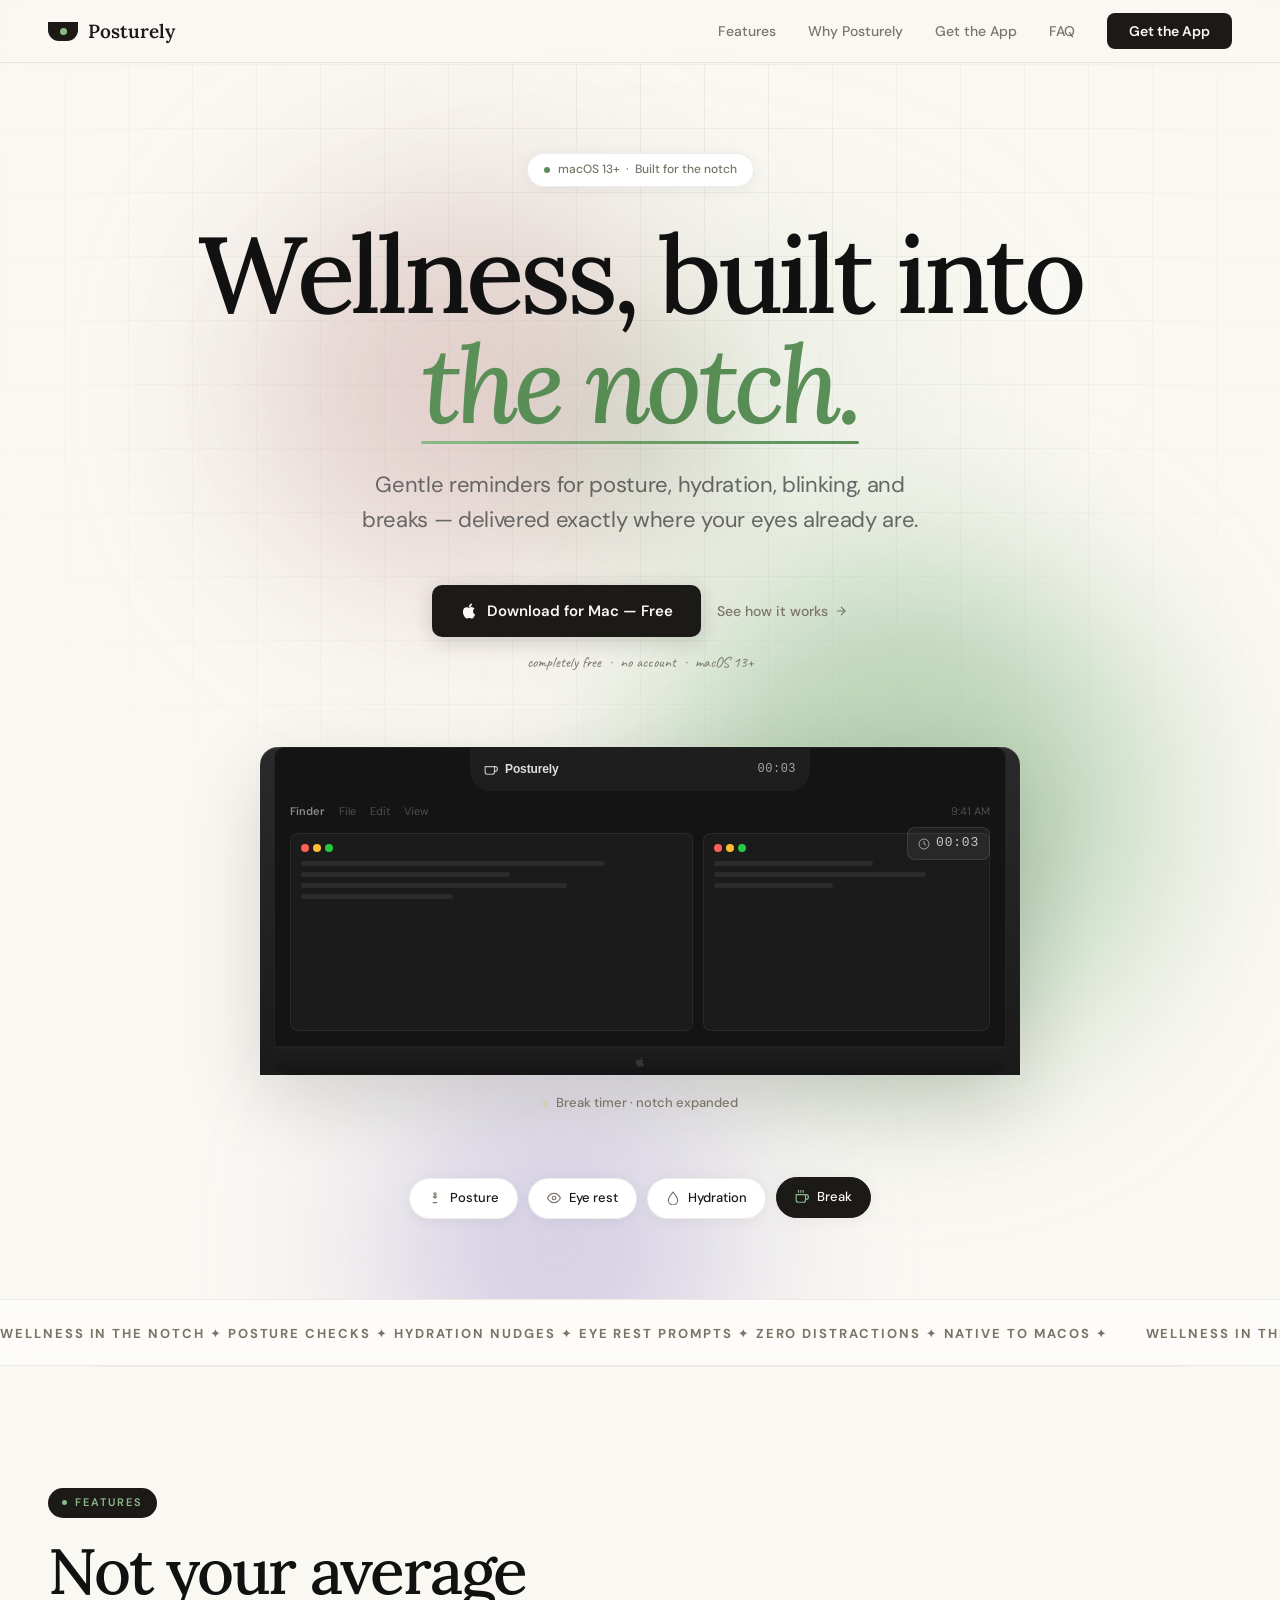
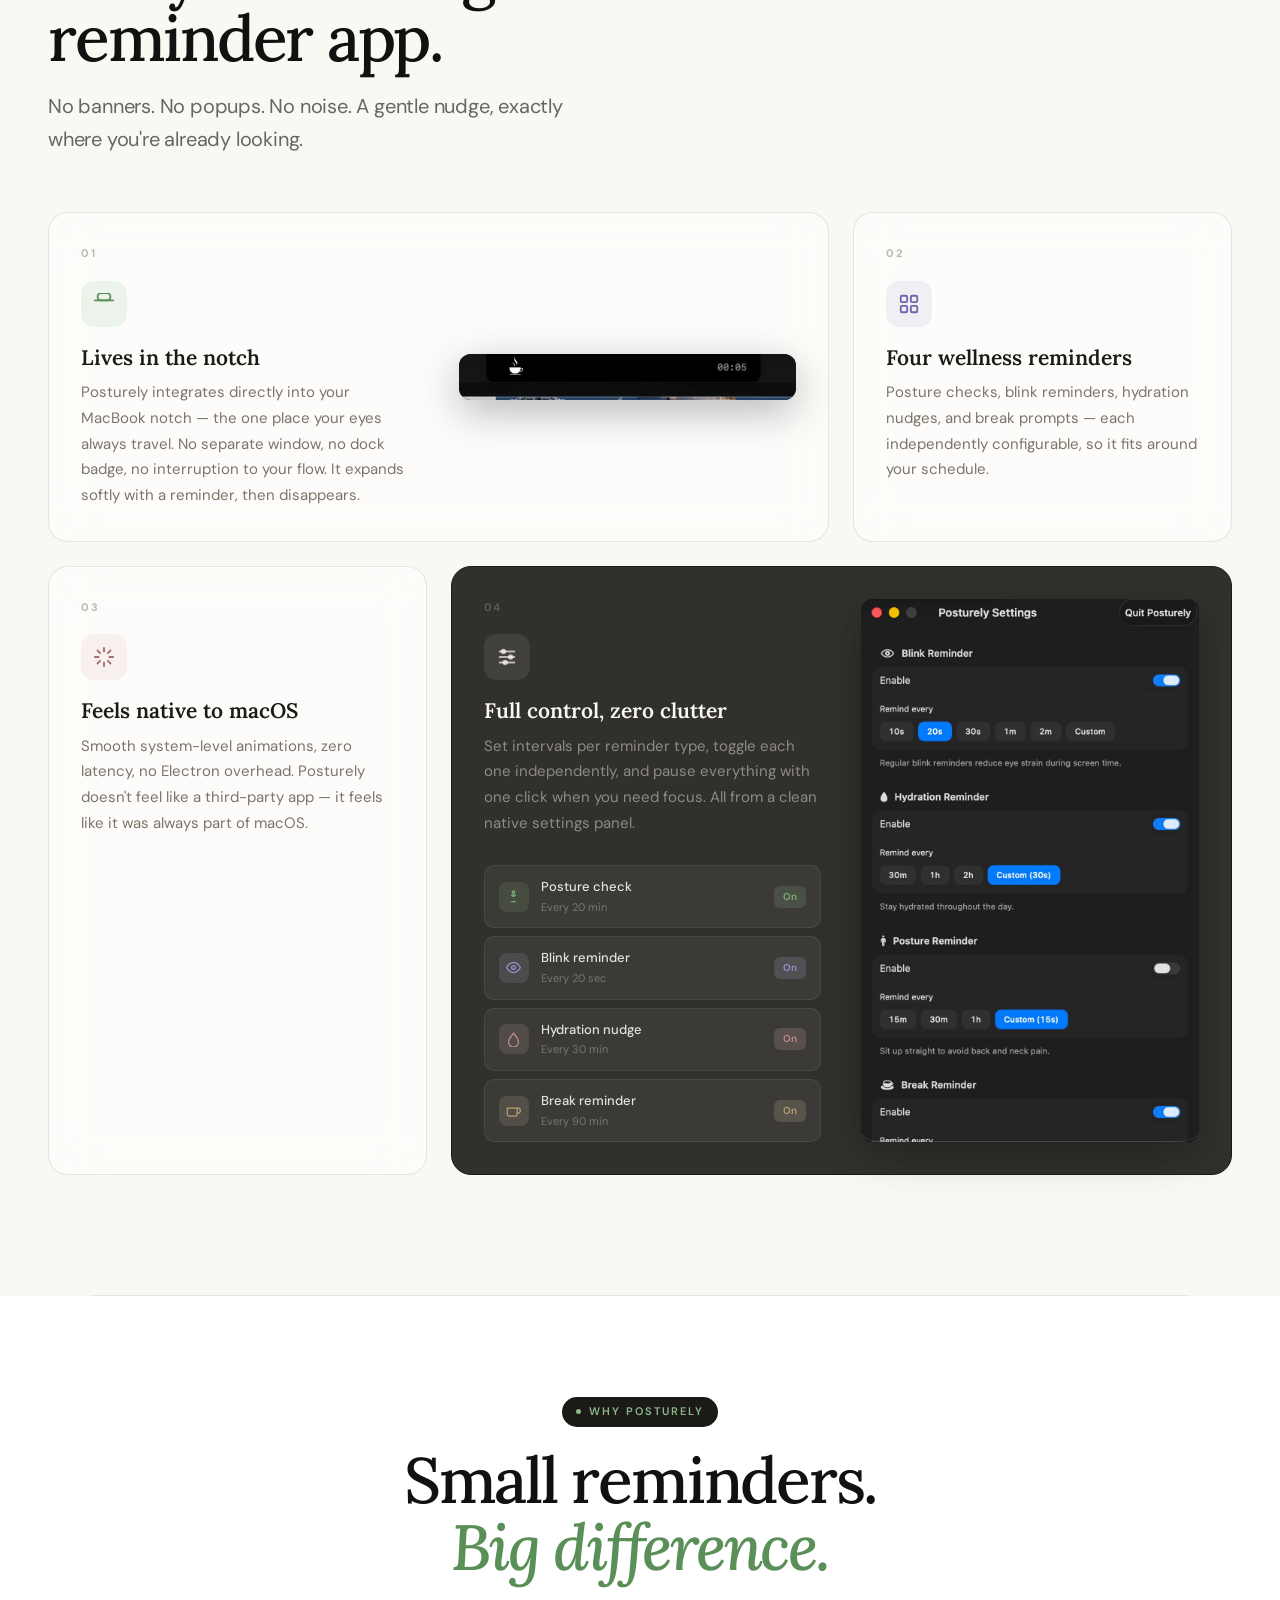
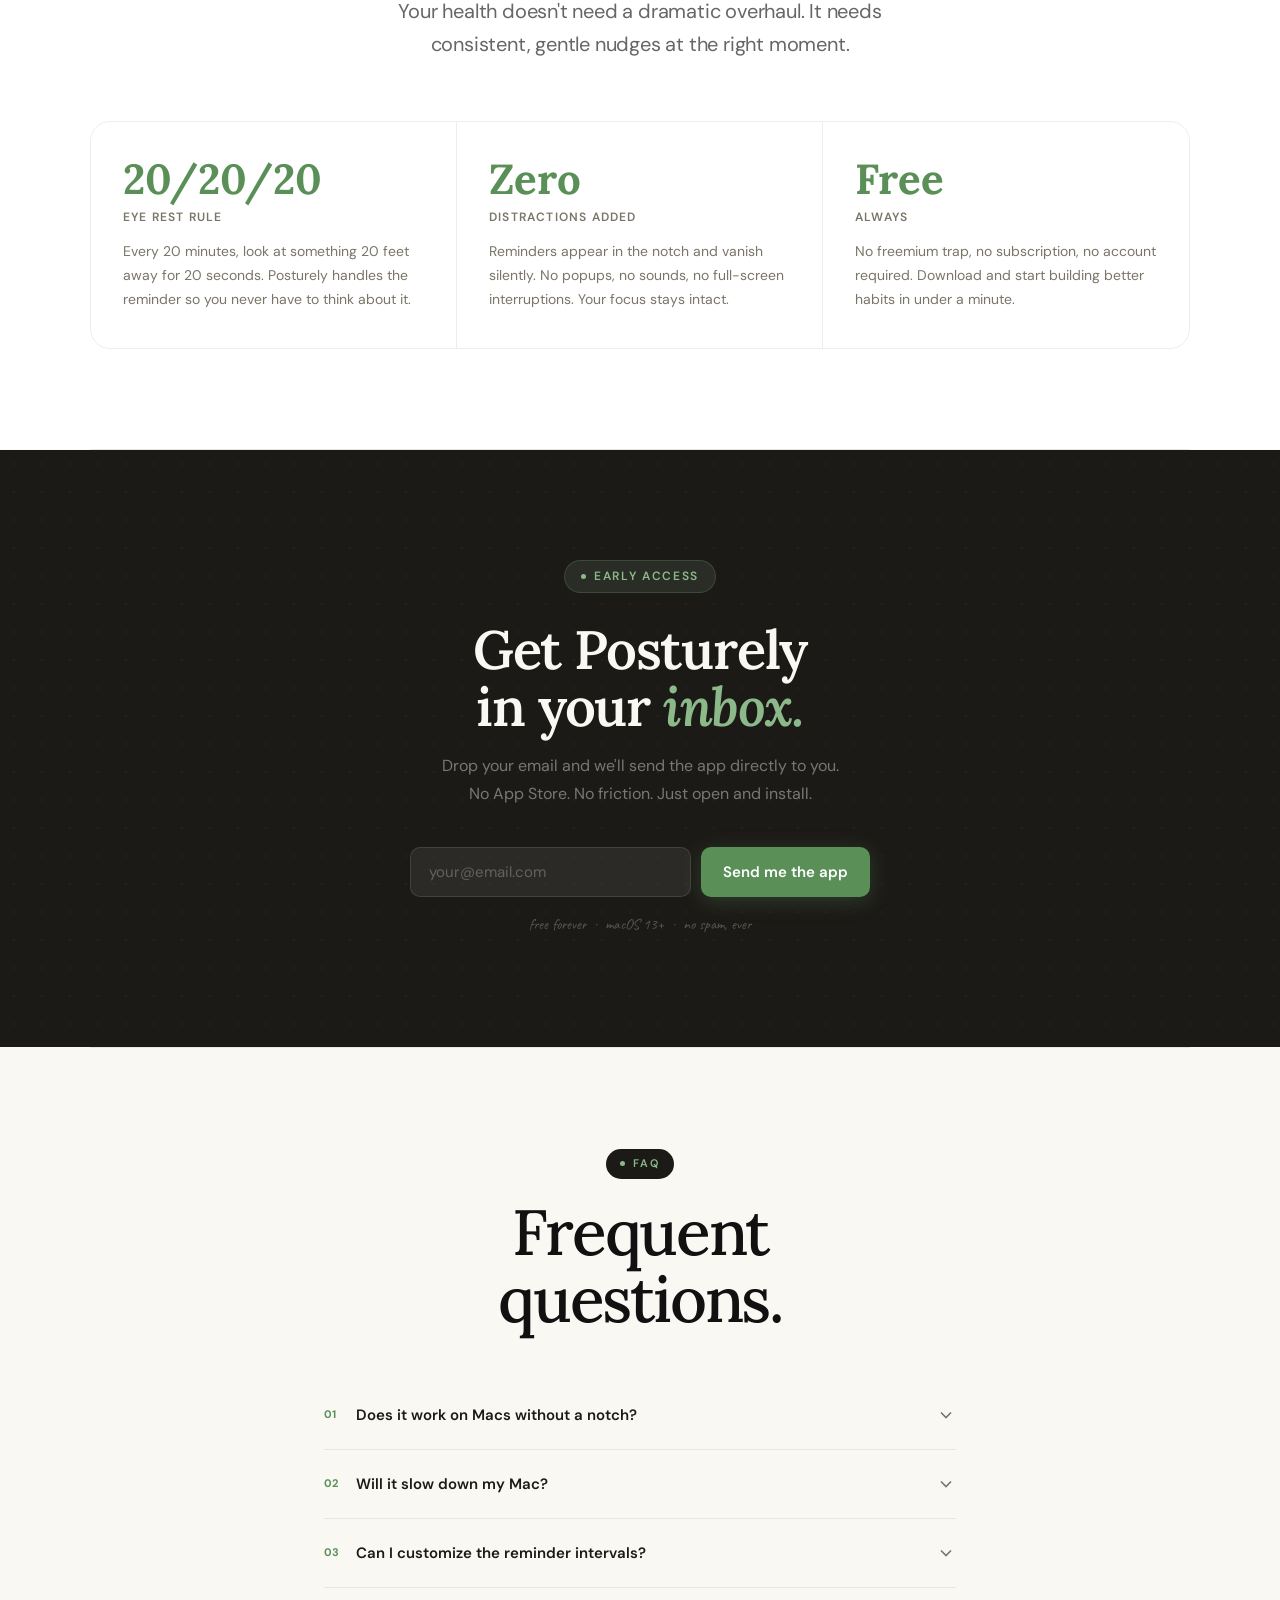
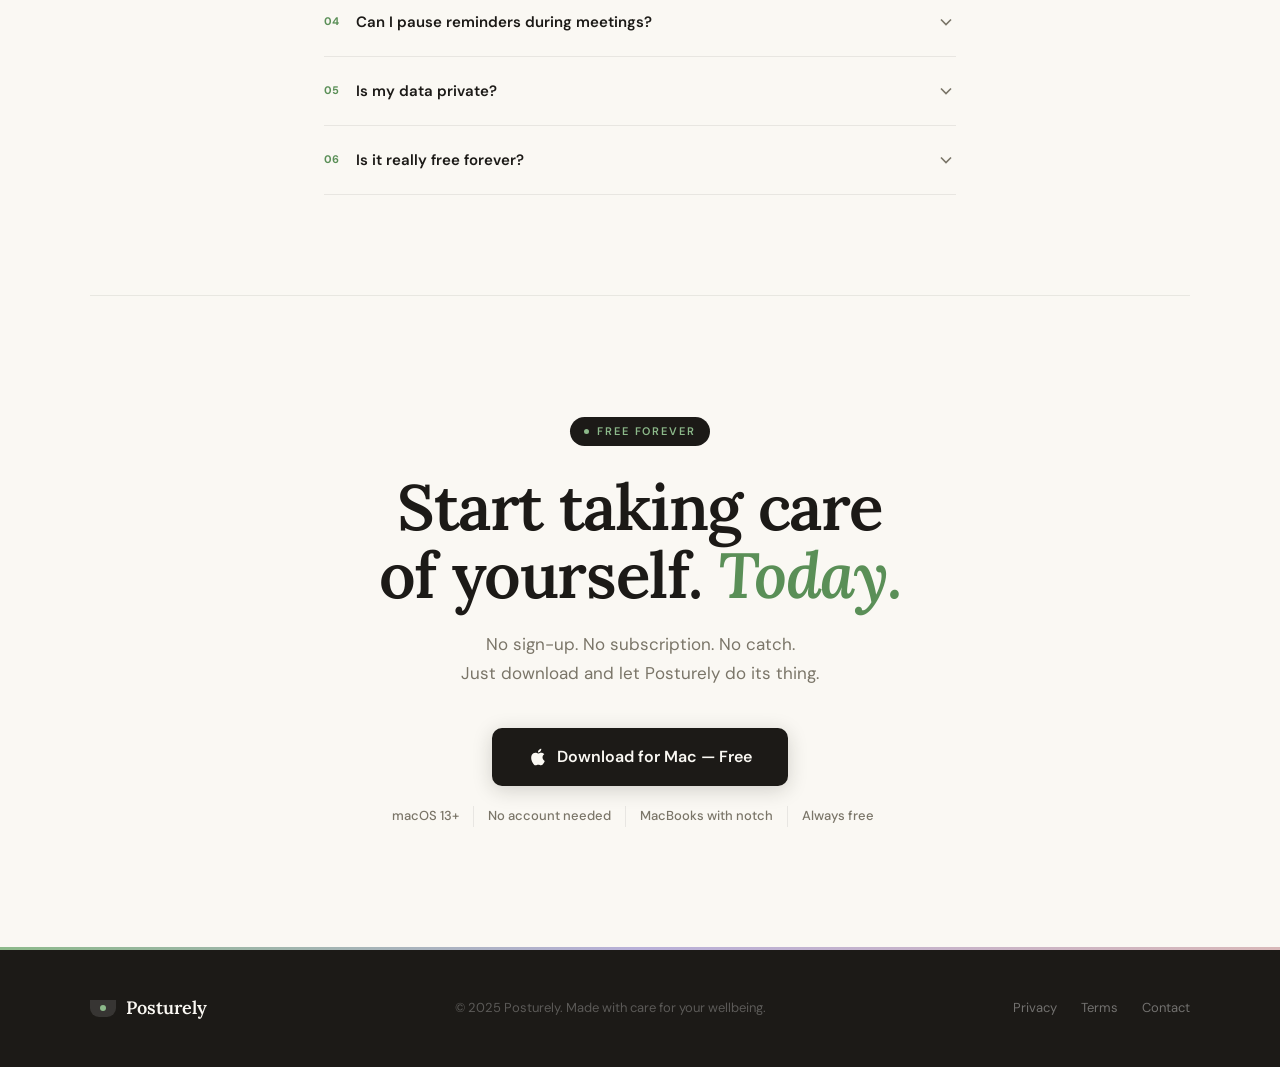
==== index.html @ fc77c95a "Files Organized" ====
<!DOCTYPE html>
<html lang="en">

<head>
  <meta charset="UTF-8" />
  <meta name="viewport" content="width=device-width, initial-scale=1.0" />
  <meta name="description" content="Posturely — gentle wellness reminders for posture, hydration, blinking, and breaks, built right into your MacBook notch. Free forever, no account needed." />
  <title>Posturely — Wellness, built into the notch.</title>
  <link rel="icon" href="data:image/svg+xml,<svg xmlns='http://www.w3.org/2000/svg' viewBox='0 0 32 32'><rect width='32' height='20' rx='8' fill='%231c1a17'/><circle cx='16' cy='20' r='5' fill='%238cb98a'/></svg>" />
  <link rel="preconnect" href="https://fonts.googleapis.com" />
  <link rel="preconnect" href="https://fonts.gstatic.com" crossorigin />
  <link
    href="https://fonts.googleapis.com/css2?family=Lora:ital,wght@0,400;0,500;0,600;0,700;1,400;1,500&family=DM+Sans:opsz,wght@9..40,300;9..40,400;9..40,500;9..40,600&family=Caveat:wght@400;500&display=swap"
    rel="stylesheet" />
  <link rel="stylesheet" href="assets/css/styles.css" />
</head>

<body>

  <!-- MOUSE AURA -->
  <div class="mouse-aura" id="mouseAura"></div>

  <!-- NAV -->
  <nav>
    <a href="#" class="nav-logo">
      <div class="nav-notch">
        <div class="nav-notch-dot"></div>
      </div>
      Posturely
    </a>
    <ul class="nav-links">
      <li><a href="#features">Features</a></li>
      <li><a href="#why">Why Posturely</a></li>
      <li><a href="#get-app">Get the App</a></li>
      <li><a href="#faq">FAQ</a></li>
      <li><a href="#get-app" class="btn-nav">Get the App</a></li>
    </ul>
  </nav>

  <!-- HERO -->
  <section class="hero">
    <div class="hero-glow"></div>
    <div class="blobs-container">
      <div class="blob blob-1"></div>
      <div class="blob blob-2"></div>
      <div class="blob blob-3"></div>
    </div>
    <div class="hero-badge">
      <div class="badge-pip"></div>
      macOS 13+ &nbsp;·&nbsp; Built for the notch
    </div>

    <h1 class="hero-title"><span class="word w1">Wellness,</span> <span class="word w2">built</span> <span class="word w3">into</span><br /><em>the notch.</em></h1>

    <p class="hero-sub">Gentle reminders for posture, hydration, blinking, and breaks — delivered exactly where your
      eyes already are.</p>

    <div class="hero-actions">
      <a href="#get-app" class="btn-primary">
        <svg width="18" height="18" viewBox="0 0 24 24" fill="currentColor">
          <path
            d="M18.71 19.5c-.83 1.24-1.71 2.45-3.05 2.47-1.34.03-1.77-.79-3.29-.79-1.53 0-2 .77-3.27.82-1.31.05-2.3-1.32-3.14-2.53C4.25 17 2.94 12.45 4.7 9.39c.87-1.52 2.43-2.48 4.12-2.51 1.28-.02 2.5.87 3.29.87.78 0 2.26-1.07 3.81-.91.65.03 2.47.26 3.64 1.98-.09.06-2.17 1.28-2.15 3.81.03 3.02 2.65 4.03 2.68 4.04-.03.07-.42 1.44-1.38 2.83M13 3.5c.73-.83 1.94-1.46 2.94-1.5.13 1.17-.34 2.35-1.04 3.19-.69.85-1.83 1.51-2.95 1.42-.15-1.15.41-2.35 1.05-3.11z" />
        </svg>
        Download for Mac — Free
      </a>
      <a href="#features" class="btn-ghost">
        See how it works
        <svg width="14" height="14" viewBox="0 0 24 24" fill="none" stroke="currentColor" stroke-width="2">
          <path d="M5 12h14M12 5l7 7-7 7" />
        </svg>
      </a>
    </div>

    <p class="hero-note">completely free &nbsp;·&nbsp; no account &nbsp;·&nbsp; macOS 13+</p>

    <!-- Animated notch demo -->
    <div class="hero-demo-wrap">
      <div class="macbook">
        <div class="macbook-screen">

          <!-- Notch -->
          <div class="demo-notch" id="demoNotch">
            <div class="demo-notch-camera" id="demoCamera"></div>
            <div class="demo-notch-content" id="demoContent">
              <div class="demo-notch-left">
                <svg class="demo-app-icon" id="demoNotchIcon" viewBox="0 0 24 24" fill="none" stroke="currentColor"
                  stroke-width="2" stroke-linecap="round">
                  <circle cx="12" cy="5" r="2" />
                  <path d="M12 7v5M9 10l3 2 3-2M9 20h6" />
                </svg>
                <span class="demo-app-name">Posturely</span>
              </div>
              <div class="demo-notch-right">
                <span id="notchTimer"
                  style="font-family:'SF Mono',Menlo,monospace;font-size:12px;font-weight:500;color:rgba(255,255,255,0.6);letter-spacing:0.04em;">00:05</span>
              </div>
            </div>
          </div>

          <!-- Fullscreen reminder overlay (DRINK WATER style) -->
          <div class="demo-fullscreen" id="demoFullscreen">
            <div class="demo-fs-icon" id="demoFsIcon">
              <svg viewBox="0 0 24 24" fill="white">
                <path d="M12 2C6 9 4 13.5 4 16a8 8 0 0 0 16 0c0-2.5-2-7-8-14z" />
              </svg>
            </div>
            <div class="demo-fs-label" id="demoFsLabel">DRINK WATER</div>
          </div>

          <!-- Simulated desktop -->
          <div class="demo-desktop">
            <div class="demo-menubar">
              <div class="demo-menubar-left">
                <span style="font-size:11px;color:rgba(255,255,255,0.5);font-weight:600;">Finder</span>
                <span style="font-size:11px;color:rgba(255,255,255,0.25);">File</span>
                <span style="font-size:11px;color:rgba(255,255,255,0.25);">Edit</span>
                <span style="font-size:11px;color:rgba(255,255,255,0.25);">View</span>
              </div>
              <span style="font-size:11px;color:rgba(255,255,255,0.25);">9:41 AM</span>
            </div>
            <div class="demo-windows">
              <div class="demo-window">
                <div class="demo-window-bar">
                  <div class="demo-dot r"></div>
                  <div class="demo-dot y"></div>
                  <div class="demo-dot g"></div>
                </div>
                <div class="demo-window-lines">
                  <div class="demo-line w80"></div>
                  <div class="demo-line w55"></div>
                  <div class="demo-line w70"></div>
                  <div class="demo-line w40"></div>
                </div>
              </div>
              <div class="demo-window">
                <div class="demo-window-bar">
                  <div class="demo-dot r"></div>
                  <div class="demo-dot y"></div>
                  <div class="demo-dot g"></div>
                </div>
                <div class="demo-window-lines">
                  <div class="demo-line w60"></div>
                  <div class="demo-line w80"></div>
                  <div class="demo-line w45"></div>
                </div>
              </div>
            </div>
            <!-- Timer pill — visible during break state -->
            <div class="demo-timer-pill" id="demoTimer">
              <svg width="12" height="12" viewBox="0 0 24 24" fill="none" stroke="rgba(255,255,255,0.55)"
                stroke-width="2">
                <circle cx="12" cy="12" r="10" />
                <path d="M12 6v6l4 2" />
              </svg>
              <span id="demoTimerVal">00:05</span>
            </div>
          </div>

        </div>
        <div class="macbook-chin">
          <svg width="12" height="12" viewBox="0 0 24 24" fill="rgba(255,255,255,0.12)">
            <path
              d="M18.71 19.5c-.83 1.24-1.71 2.45-3.05 2.47-1.34.03-1.77-.79-3.29-.79-1.53 0-2 .77-3.27.82-1.31.05-2.3-1.32-3.14-2.53C4.25 17 2.94 12.45 4.7 9.39c.87-1.52 2.43-2.48 4.12-2.51 1.28-.02 2.5.87 3.29.87.78 0 2.26-1.07 3.81-.91.65.03 2.47.26 3.64 1.98-.09.06-2.17 1.28-2.15 3.81.03 3.02 2.65 4.03 2.68 4.04-.03.07-.42 1.44-1.38 2.83M13 3.5c.73-.83 1.94-1.46 2.94-1.5.13 1.17-.34 2.35-1.04 3.19-.69.85-1.83 1.51-2.95 1.42-.15-1.15.41-2.35 1.05-3.11z" />
          </svg>
        </div>
      </div>
      <div class="demo-current-label">
        <div class="demo-label-pip" id="demoPip"></div>
        <span id="demoLabelText">Break reminder · notch expanded</span>
      </div>
    </div>

    <!-- Reminder type pills -->
    <div class="reminder-tabs">
      <div class="reminder-tab active" data-mode="posture">
        <svg viewBox="0 0 24 24" fill="none" stroke="currentColor" stroke-width="2" stroke-linecap="round">
          <circle cx="12" cy="5" r="2" />
          <path d="M12 7v5M9 10l3 2 3-2M9 20h6" />
        </svg>
        Posture
      </div>
      <div class="reminder-tab" data-mode="eye">
        <svg viewBox="0 0 24 24" fill="none" stroke="currentColor" stroke-width="2" stroke-linecap="round">
          <path d="M1 12s4-8 11-8 11 8 11 8-4 8-11 8-11-8-11-8z" />
          <circle cx="12" cy="12" r="3" />
        </svg>
        Eye rest
      </div>
      <div class="reminder-tab" data-mode="water">
        <svg viewBox="0 0 24 24" fill="none" stroke="currentColor" stroke-width="2" stroke-linecap="round">
          <path d="M12 2C6 9 4 13.5 4 16a8 8 0 0 0 16 0c0-2.5-2-7-8-14z" />
        </svg>
        Hydration
      </div>
      <div class="reminder-tab" data-mode="break">
        <svg viewBox="0 0 24 24" fill="none" stroke="currentColor" stroke-width="2" stroke-linecap="round">
          <path d="M18 8h1a4 4 0 0 1 0 8h-1" />
          <path d="M2 8h16v9a4 4 0 0 1-4 4H6a4 4 0 0 1-4-4V8z" />
          <line x1="6" y1="1" x2="6" y2="4" />
          <line x1="10" y1="1" x2="10" y2="4" />
          <line x1="14" y1="1" x2="14" y2="4" />
        </svg>
        Break
      </div>
    </div>
  </section>

  <!-- MARQUEE -->
  <div class="marquee-wrap">
    <div class="marquee">
      <span>WELLNESS IN THE NOTCH ✦ POSTURE CHECKS ✦ HYDRATION NUDGES ✦ EYE REST PROMPTS ✦ ZERO DISTRACTIONS ✦ NATIVE TO MACOS ✦</span>
      <span>WELLNESS IN THE NOTCH ✦ POSTURE CHECKS ✦ HYDRATION NUDGES ✦ EYE REST PROMPTS ✦ ZERO DISTRACTIONS ✦ NATIVE TO MACOS ✦</span>
    </div>
  </div>

  <div class="divider"></div>

  <!-- FEATURES -->
  <section class="features" id="features">
    <div class="reveal">
      <div class="section-label">
        <div class="section-pip"></div> Features
      </div>
      <h2 class="section-title">Not your average<br />reminder app.</h2>
      <p class="section-sub">No banners. No popups. No noise. A gentle nudge, exactly where you're already looking.</p>
    </div>

    <div class="features-grid">

      <!-- Wide: Notch integration -->
      <div class="fcard wide reveal">
        <div>
          <div class="fcard-num">01</div>
          <div class="fcard-icon ic-sage">
            <svg viewBox="0 0 24 24" fill="none" stroke="currentColor" stroke-width="2" stroke-linecap="round">
              <rect x="5" y="0" width="14" height="8" rx="4" />
              <line x1="2" y1="8" x2="22" y2="8" />
            </svg>
          </div>
          <h3>Lives in the notch</h3>
          <p>Posturely integrates directly into your MacBook notch — the one place your eyes always travel. No separate
            window, no dock badge, no interruption to your flow. It expands softly with a reminder, then disappears.</p>
        </div>
        <div class="fcard-shot">
          <img src="assets/images/notch-preview.png" alt="Posturely notch break timer preview" />
        </div>
      </div>

      <!-- Card: Four reminders -->
      <div class="fcard reveal">
        <div class="fcard-num">02</div>
        <div class="fcard-icon ic-lav">
          <svg viewBox="0 0 24 24" fill="none" stroke="currentColor" stroke-width="2" stroke-linecap="round">
            <rect x="3" y="3" width="7" height="7" rx="1.5" />
            <rect x="14" y="3" width="7" height="7" rx="1.5" />
            <rect x="3" y="14" width="7" height="7" rx="1.5" />
            <rect x="14" y="14" width="7" height="7" rx="1.5" />
          </svg>
        </div>
        <h3>Four wellness reminders</h3>
        <p>Posture checks, blink reminders, hydration nudges, and break prompts — each independently configurable, so it
          fits around your schedule.</p>
      </div>

      <!-- Card: Native macOS -->
      <div class="fcard reveal">
        <div class="fcard-num">03</div>
        <div class="fcard-icon ic-rose">
          <svg viewBox="0 0 24 24" fill="none" stroke="currentColor" stroke-width="2" stroke-linecap="round">
            <path
              d="M12 2v4M12 18v4M4.93 4.93l2.83 2.83M16.24 16.24l2.83 2.83M2 12h4M18 12h4M4.93 19.07l2.83-2.83M16.24 7.76l2.83-2.83" />
          </svg>
        </div>
        <h3>Feels native to macOS</h3>
        <p>Smooth system-level animations, zero latency, no Electron overhead. Posturely doesn't feel like a third-party
          app — it feels like it was always part of macOS.</p>
      </div>

      <!-- Wide dark: Settings -->
      <div class="fcard wide dark reveal">
        <div>
          <div class="fcard-num">04</div>
          <div class="fcard-icon ic-dark">
            <svg viewBox="0 0 24 24" fill="none" stroke="currentColor" stroke-width="2" stroke-linecap="round">
              <line x1="4" y1="6" x2="20" y2="6" />
              <line x1="4" y1="12" x2="20" y2="12" />
              <line x1="4" y1="18" x2="20" y2="18" />
              <circle cx="8" cy="6" r="2" fill="currentColor" />
              <circle cx="16" cy="12" r="2" fill="currentColor" />
              <circle cx="10" cy="18" r="2" fill="currentColor" />
            </svg>
          </div>
          <h3>Full control, zero clutter</h3>
          <p>Set intervals per reminder type, toggle each one independently, and pause everything with one click when
            you need focus. All from a clean native settings panel.</p>
          <div class="rrows">
            <div class="rrow">
              <div class="rrow-icon" style="background:rgba(140,185,138,0.14)">
                <svg viewBox="0 0 24 24" fill="none" stroke="#78b076" stroke-width="2" stroke-linecap="round">
                  <circle cx="12" cy="5" r="2" />
                  <path d="M12 7v5M9 10l3 2 3-2M9 20h6" />
                </svg>
              </div>
              <div class="rrow-info">
                <div class="rrow-name">Posture check</div>
                <div class="rrow-time">Every 20 min</div>
              </div>
              <div class="rrow-badge b-sage">On</div>
            </div>
            <div class="rrow">
              <div class="rrow-icon" style="background:rgba(184,176,216,0.14)">
                <svg viewBox="0 0 24 24" fill="none" stroke="#9b90cc" stroke-width="2" stroke-linecap="round">
                  <path d="M1 12s4-8 11-8 11 8 11 8-4 8-11 8-11-8-11-8z" />
                  <circle cx="12" cy="12" r="3" />
                </svg>
              </div>
              <div class="rrow-info">
                <div class="rrow-name">Blink reminder</div>
                <div class="rrow-time">Every 20 sec</div>
              </div>
              <div class="rrow-badge b-lav">On</div>
            </div>
            <div class="rrow">
              <div class="rrow-icon" style="background:rgba(216,184,184,0.14)">
                <svg viewBox="0 0 24 24" fill="none" stroke="#c48888" stroke-width="2" stroke-linecap="round">
                  <path d="M12 2C6 9 4 13.5 4 16a8 8 0 0 0 16 0c0-2.5-2-7-8-14z" />
                </svg>
              </div>
              <div class="rrow-info">
                <div class="rrow-name">Hydration nudge</div>
                <div class="rrow-time">Every 30 min</div>
              </div>
              <div class="rrow-badge b-rose">On</div>
            </div>
            <div class="rrow">
              <div class="rrow-icon" style="background:rgba(216,205,176,0.14)">
                <svg viewBox="0 0 24 24" fill="none" stroke="#b89e6e" stroke-width="2" stroke-linecap="round">
                  <path d="M18 8h1a4 4 0 0 1 0 8h-1" />
                  <path d="M2 8h16v9a4 4 0 0 1-4 4H6a4 4 0 0 1-4-4V8z" />
                </svg>
              </div>
              <div class="rrow-info">
                <div class="rrow-name">Break reminder</div>
                <div class="rrow-time">Every 90 min</div>
              </div>
              <div class="rrow-badge b-sand">On</div>
            </div>
          </div>
        </div>
        <div class="fcard-shot">
          <img src="assets/images/settings.png" alt="Posturely settings panel" />
        </div>
      </div>

    </div>
  </section>

  <div class="divider"></div>

  <!-- WHY -->
  <section class="why" id="why">
    <div class="why-inner">
      <div class="reveal" style="text-align:center;max-width:600px;margin:0 auto;">
        <div class="section-label" style="margin:0 auto 20px;">
          <div class="section-pip"></div> Why Posturely
        </div>
        <h2 class="section-title" style="margin:0 auto 14px;">Small reminders.<br /><em
            style="font-style:italic;color:var(--accent-dark);">Big difference.</em></h2>
        <p class="section-sub" style="margin:0 auto;">Your health doesn't need a dramatic overhaul. It needs consistent,
          gentle nudges at the right moment.</p>
      </div>
      <div class="why-grid reveal">
        <div class="why-item">
          <div class="why-val">20/20/20</div>
          <div class="why-label">Eye rest rule</div>
          <p>Every 20 minutes, look at something 20 feet away for 20 seconds. Posturely handles the reminder so you
            never have to think about it.</p>
        </div>
        <div class="why-item">
          <div class="why-val">Zero</div>
          <div class="why-label">Distractions added</div>
          <p>Reminders appear in the notch and vanish silently. No popups, no sounds, no full-screen interruptions. Your
            focus stays intact.</p>
        </div>
        <div class="why-item">
          <div class="why-val">Free</div>
          <div class="why-label">Always</div>
          <p>No freemium trap, no subscription, no account required. Download and start building better habits in under
            a minute.</p>
        </div>
      </div>
    </div>
  </section>

  <div class="divider"></div>

  <!-- EMAIL CAPTURE -->
  <section class="email-section" id="get-app">
    <div class="email-inner reveal">
      <div class="email-badge">
        <div class="email-pip"></div> Early access
      </div>
      <h2 class="email-title">Get Posturely<br />in your <em>inbox.</em></h2>
      <p class="email-sub">Drop your email and we'll send the app directly to you.<br />No App Store. No friction. Just
        open and install.</p>

      <form class="email-form" id="emailForm" action="https://formspree.io/f/mqeyragy" method="POST">
        <input class="email-input" type="email" name="email" placeholder="your@email.com" required />
        <button class="email-btn" type="submit">Send me the app</button>
      </form>

      <div class="email-success" id="emailSuccess">
        <div class="email-success-icon">
          <svg viewBox="0 0 24 24" fill="none" stroke="currentColor" stroke-width="2" stroke-linecap="round">
            <path d="M22 11.08V12a10 10 0 1 1-5.93-9.14" />
            <polyline points="22 4 12 14.01 9 11.01" />
          </svg>
        </div>
        <h4>You're on the list!</h4>
        <p>We'll send Posturely to your inbox shortly. Check spam if it doesn't arrive within a few minutes.</p>
      </div>

      <p class="email-note">free forever &nbsp;·&nbsp; macOS 13+ &nbsp;·&nbsp; no spam, ever</p>
    </div>
  </section>

  <div class="divider"></div>

  <!-- FAQ -->
  <section class="faq" id="faq">
    <div class="reveal" style="text-align:center;">
      <div class="section-label" style="margin:0 auto 20px;">
        <div class="section-pip"></div> FAQ
      </div>
      <h2 class="section-title" style="margin:0 auto;">Frequent<br />questions.</h2>
    </div>
    <div class="faq-list reveal">
      <div class="faq-item">
        <div class="faq-q" onclick="toggleFaq(this)">
          <div class="faq-q-inner"><span class="faq-num">01</span> Does it work on Macs without a notch?</div>
          <svg class="faq-chevron" viewBox="0 0 24 24" fill="none" stroke="currentColor" stroke-width="2">
            <path d="M6 9l6 6 6-6" />
          </svg>
        </div>
        <div class="faq-answer">
          <p>Posturely is designed specifically for MacBooks with a notch — MacBook Pro 2021 and later, MacBook Air 2022
            and later. It isn't available for older models without a notch.</p>
        </div>
      </div>
      <div class="faq-item">
        <div class="faq-q" onclick="toggleFaq(this)">
          <div class="faq-q-inner"><span class="faq-num">02</span> Will it slow down my Mac?</div>
          <svg class="faq-chevron" viewBox="0 0 24 24" fill="none" stroke="currentColor" stroke-width="2">
            <path d="M6 9l6 6 6-6" />
          </svg>
        </div>
        <div class="faq-answer">
          <p>Not at all. Posturely is extremely lightweight — negligible CPU usage, minimal memory. You won't notice it
            running except when it gently reminds you.</p>
        </div>
      </div>
      <div class="faq-item">
        <div class="faq-q" onclick="toggleFaq(this)">
          <div class="faq-q-inner"><span class="faq-num">03</span> Can I customize the reminder intervals?</div>
          <svg class="faq-chevron" viewBox="0 0 24 24" fill="none" stroke="currentColor" stroke-width="2">
            <path d="M6 9l6 6 6-6" />
          </svg>
        </div>
        <div class="faq-answer">
          <p>Yes — every reminder type has its own configurable interval and can be toggled independently. Set posture
            checks every 20 minutes, blink reminders every 20 seconds, and so on.</p>
        </div>
      </div>
      <div class="faq-item">
        <div class="faq-q" onclick="toggleFaq(this)">
          <div class="faq-q-inner"><span class="faq-num">04</span> Can I pause reminders during meetings?</div>
          <svg class="faq-chevron" viewBox="0 0 24 24" fill="none" stroke="currentColor" stroke-width="2">
            <path d="M6 9l6 6 6-6" />
          </svg>
        </div>
        <div class="faq-answer">
          <p>Yes. Pause Posturely from the menu bar with one click, or set a Do Not Disturb duration. You stay in
            control — it never interrupts at the wrong moment.</p>
        </div>
      </div>
      <div class="faq-item">
        <div class="faq-q" onclick="toggleFaq(this)">
          <div class="faq-q-inner"><span class="faq-num">05</span> Is my data private?</div>
          <svg class="faq-chevron" viewBox="0 0 24 24" fill="none" stroke="currentColor" stroke-width="2">
            <path d="M6 9l6 6 6-6" />
          </svg>
        </div>
        <div class="faq-answer">
          <p>Completely. Posturely runs entirely on your Mac and sends nothing anywhere. No account, no telemetry, no
            analytics of any kind.</p>
        </div>
      </div>
      <div class="faq-item">
        <div class="faq-q" onclick="toggleFaq(this)">
          <div class="faq-q-inner"><span class="faq-num">06</span> Is it really free forever?</div>
          <svg class="faq-chevron" viewBox="0 0 24 24" fill="none" stroke="currentColor" stroke-width="2">
            <path d="M6 9l6 6 6-6" />
          </svg>
        </div>
        <div class="faq-answer">
          <p>Yes. No freemium model, no subscription coming later. Posturely is free because access to healthier habits
            shouldn't cost anything.</p>
        </div>
      </div>
    </div>
  </section>

  <div class="divider"></div>

  <!-- DOWNLOAD CTA -->
  <section class="download">
    <div class="reveal">
      <div class="section-label" style="margin:0 auto 28px;">
        <div class="section-pip"></div> Free forever
      </div>
      <h2 class="download-title">Start taking care<br />of yourself. <em>Today.</em></h2>
      <p class="download-sub">No sign-up. No subscription. No catch.<br />Just download and let Posturely do its thing.
      </p>
      <a href="#get-app" class="btn-primary" style="display:inline-flex;font-size:16px;padding:16px 36px;">
        <svg width="20" height="20" viewBox="0 0 24 24" fill="currentColor">
          <path
            d="M18.71 19.5c-.83 1.24-1.71 2.45-3.05 2.47-1.34.03-1.77-.79-3.29-.79-1.53 0-2 .77-3.27.82-1.31.05-2.3-1.32-3.14-2.53C4.25 17 2.94 12.45 4.7 9.39c.87-1.52 2.43-2.48 4.12-2.51 1.28-.02 2.5.87 3.29.87.78 0 2.26-1.07 3.81-.91.65.03 2.47.26 3.64 1.98-.09.06-2.17 1.28-2.15 3.81.03 3.02 2.65 4.03 2.68 4.04-.03.07-.42 1.44-1.38 2.83M13 3.5c.73-.83 1.94-1.46 2.94-1.5.13 1.17-.34 2.35-1.04 3.19-.69.85-1.83 1.51-2.95 1.42-.15-1.15.41-2.35 1.05-3.11z" />
        </svg>
        Download for Mac — Free
      </a>
      <div class="download-tags">
        <span class="download-tag">macOS 13+</span>
        <span class="download-tag">No account needed</span>
        <span class="download-tag">MacBooks with notch</span>
        <span class="download-tag">Always free</span>
      </div>
    </div>
  </section>

  <!-- FOOTER -->
  <div class="footer-stripe"></div>
  <footer>
    <div class="footer-inner">
      <div class="footer-logo">
        <div class="footer-notch">
          <div class="footer-notch-dot"></div>
        </div>
        Posturely
      </div>
      <div class="footer-copy">© 2025 Posturely. Made with care for your wellbeing.</div>
      <div class="footer-links">
        <a href="#">Privacy</a>
        <a href="#">Terms</a>
        <a href="#">Contact</a>
      </div>
    </div>
  </footer>

  <script src="assets/js/script.js" defer></script>
</body>

</html>
---- assets/css/styles.css ----
:root {
      --bg: #faf8f3;
      --text: #1c1a17;
      --muted: #7a7568;
      --accent: #8cb98a;
      --accent-dark: #5a8f57;
      --lavender: #b8b0d8;
      --rose: #d8b8b8;
      --sand: #d8cdb0;
      --border: rgba(28, 26, 23, 0.08);
      --shadow-sm: 0 2px 16px rgba(28, 26, 23, 0.05);
      --shadow-md: 0 8px 40px rgba(28, 26, 23, 0.09);
      --shadow-lg: 0 24px 80px rgba(28, 26, 23, 0.14);
    }

    *,
    *::before,
    *::after {
      box-sizing: border-box;
      margin: 0;
      padding: 0;
    }

    html {
      scroll-behavior: smooth;
    }

    body {
      background: var(--bg);
      color: var(--text);
      font-family: 'DM Sans', system-ui, sans-serif;
      font-size: 16px;
      line-height: 1.6;
      overflow-x: hidden;
      -webkit-font-smoothing: antialiased;
    }

    body::before {
      content: '';
      position: fixed;
      inset: 0;
      background-image: 
        linear-gradient(rgba(28, 26, 23, 0.05) 1px, transparent 1px),
        linear-gradient(90deg, rgba(28, 26, 23, 0.05) 1px, transparent 1px);
      background-size: 64px 64px;
      pointer-events: none;
      z-index: 0;
      mask-image: radial-gradient(circle at 50% 30%, black 20%, transparent 85%);
      -webkit-mask-image: radial-gradient(circle at 50% 30%, black 20%, transparent 85%);
    }

    /* MOUSE AURA */
    .mouse-aura {
      position: fixed;
      top: 0; left: 0;
      width: 400px; height: 400px;
      border-radius: 50%;
      background: radial-gradient(circle, rgba(140, 185, 138, 0.15) 0%, transparent 60%);
      pointer-events: none;
      z-index: 10;
      transform: translate(-50%, -50%);
      transition: top 0.1s ease-out, left 0.1s ease-out;
      mix-blend-mode: multiply;
    }

    /* DYNAMIC BLOBS */
    .hero-glow {
      position: absolute;
      top: 25%; left: 50%;
      width: 80vw; height: 40vw;
      background: radial-gradient(ellipse at center, rgba(140, 185, 138, 0.2) 0%, transparent 60%);
      transform: translate(-50%, -50%);
      filter: blur(80px);
      z-index: -1;
      pointer-events: none;
    }

    .blobs-container {
      position: absolute;
      top: 0; left: 0; width: 100%; height: 100%;
      overflow: hidden; pointer-events: none; z-index: 0;
    }
    .blob {
      position: absolute;
      filter: blur(90px);
      opacity: 0.6;
      border-radius: 50%;
      animation: floatBlob 20s infinite alternate ease-in-out;
    }
    .blob-1 { background: #d8b8b8; width: 400px; height: 400px; top: 10%; left: 20%; animation-delay: 0s; }
    .blob-2 { background: #8cb98a; width: 500px; height: 500px; top: 40%; right: 10%; animation-duration: 25s; animation-delay: -5s; }
    .blob-3 { background: #b8b0d8; width: 350px; height: 350px; bottom: -10%; left: 30%; animation-duration: 22s; animation-delay: -10s; }
    @keyframes floatBlob {
      0% { transform: translate(0, 0) scale(1) rotate(0deg); }
      33% { transform: translate(120px, -60px) scale(1.1) rotate(45deg); }
      66% { transform: translate(-60px, 120px) scale(0.9) rotate(90deg); }
      100% { transform: translate(0, 0) scale(1) rotate(135deg); }
    }

    /* MARQUEE */
    .marquee-wrap {
      width: 100%;
      overflow: hidden;
      padding: 20px 0;
      border-top: 1px solid var(--border);
      border-bottom: 1px solid var(--border);
      background: rgba(255, 255, 255, 0.5);
      backdrop-filter: blur(12px);
      white-space: nowrap;
      position: relative;
      z-index: 5;
    }
    .marquee {
      display: inline-block;
      animation: marquee 25s linear infinite;
      font-size: 13px;
      font-weight: 700;
      letter-spacing: 0.15em;
      color: var(--muted);
      text-transform: uppercase;
    }
    .marquee span { padding-right: 32px; }
    @keyframes marquee {
      0% { transform: translateX(0); }
      100% { transform: translateX(-50%); }
    }

    /* NAV */
    nav {
      position: sticky;
      top: 0;
      z-index: 100;
      display: flex;
      align-items: center;
      justify-content: space-between;
      padding: 16px 48px;
      background: rgba(250, 248, 243, 0.88);
      backdrop-filter: blur(24px);
      border-bottom: 1px solid var(--border);
    }

    .nav-logo {
      font-family: 'Lora', serif;
      font-size: 19px;
      font-weight: 600;
      color: var(--text);
      text-decoration: none;
      display: flex;
      align-items: center;
      gap: 10px;
    }

    .nav-notch {
      width: 30px;
      height: 19px;
      background: var(--text);
      border-radius: 0 0 11px 11px;
      display: flex;
      align-items: center;
      justify-content: center;
    }

    .nav-notch-dot {
      width: 7px;
      height: 7px;
      background: var(--accent);
      border-radius: 50%;
    }

    .nav-links {
      display: flex;
      align-items: center;
      gap: 32px;
      list-style: none;
    }

    .nav-links a {
      color: var(--muted);
      text-decoration: none;
      font-size: 14px;
      font-weight: 500;
      transition: color 0.2s;
    }

    .nav-links a:hover {
      color: var(--text);
    }

    .btn-nav {
      background: var(--text);
      color: var(--bg) !important;
      padding: 9px 22px;
      border-radius: 8px;
      font-weight: 600 !important;
      transition: opacity 0.2s !important;
    }

    .btn-nav:hover {
      opacity: 0.82 !important;
    }

    /* HERO */
    .hero {
      position: relative;
      z-index: 1;
      padding: 90px 24px 80px;
      display: flex;
      flex-direction: column;
      align-items: center;
      text-align: center;
    }

    .hero-badge {
      display: inline-flex;
      align-items: center;
      gap: 8px;
      background: white;
      border: 1px solid var(--border);
      border-radius: 100px;
      padding: 6px 16px;
      font-size: 12px;
      font-weight: 500;
      color: var(--muted);
      margin-bottom: 32px;
      box-shadow: var(--shadow-sm);
      animation: fadeUp 0.6s ease both;
    }

    .badge-pip {
      width: 6px;
      height: 6px;
      background: var(--accent-dark);
      border-radius: 50%;
    }

    .hero-title {
      font-family: 'Lora', serif;
      font-size: clamp(52px, 8.5vw, 108px);
      font-weight: 500;
      line-height: 1.02;
      letter-spacing: -0.04em;
      max-width: 900px;
      color: #111;
    }

    .hero-title .word {
      display: inline-block;
      opacity: 0;
      transform: translateY(30px) rotate(2deg);
      animation: wordUp 0.8s cubic-bezier(0.2, 0.8, 0.2, 1) forwards;
    }
    
    .hero-title .w1 { animation-delay: 0.05s; }
    .hero-title .w2 { animation-delay: 0.12s; }
    .hero-title .w3 { animation-delay: 0.19s; }
    
    @keyframes wordUp {
      to { opacity: 1; transform: translateY(0) rotate(0deg); }
    }

    .hero-title em {
      font-style: italic;
      color: var(--accent-dark);
      position: relative;
      display: inline-block;
      opacity: 0;
      transform: translateY(30px) rotate(2deg);
      animation: wordUp 0.8s 0.26s cubic-bezier(0.2, 0.8, 0.2, 1) forwards;
    }

    .hero-title em::after {
      content: '';
      position: absolute;
      bottom: -5px;
      left: 0;
      width: 100%;
      height: 3px;
      background: linear-gradient(90deg, var(--accent), var(--accent-dark));
      border-radius: 2px;
      transform: scaleX(0);
      transform-origin: left;
      animation: lineIn 0.8s 0.7s cubic-bezier(0.2, 0.8, 0.2, 1) forwards;
    }

    @keyframes lineIn {
      to {
        transform: scaleX(1);
      }
    }

    .hero-sub {
      font-family: 'DM Sans', sans-serif;
      font-size: 22px;
      color: #666;
      max-width: 580px;
      margin: 28px auto 48px;
      line-height: 1.6;
      letter-spacing: -0.015em;
      font-weight: 400;
      animation: fadeUp 0.6s 0.16s ease both;
    }

    .hero-actions {
      display: flex;
      align-items: center;
      gap: 16px;
      flex-wrap: wrap;
      justify-content: center;
      animation: fadeUp 0.6s 0.24s ease both;
    }

    .btn-primary {
      display: inline-flex;
      align-items: center;
      gap: 9px;
      background: var(--text);
      color: var(--bg);
      padding: 14px 28px;
      border-radius: 10px;
      font-size: 15px;
      font-weight: 600;
      text-decoration: none;
      position: relative;
      overflow: hidden;
      transition: transform 0.3s cubic-bezier(0.2, 0.8, 0.2, 1), box-shadow 0.3s cubic-bezier(0.2, 0.8, 0.2, 1);
      box-shadow: 0 4px 20px rgba(28, 26, 23, 0.18);
    }

    .btn-primary::after {
      content: '';
      position: absolute;
      top: 0; left: -100%;
      width: 50%; height: 100%;
      background: linear-gradient(90deg, transparent, rgba(255, 255, 255, 0.12), transparent);
      transform: skewX(-20deg);
      transition: 0.6s ease;
    }

    .btn-primary:hover {
      transform: translateY(-3px);
      box-shadow: 0 12px 32px rgba(28, 26, 23, 0.28);
    }

    .btn-primary:hover::after {
      left: 200%;
    }

    .btn-ghost {
      font-size: 14px;
      color: var(--muted);
      text-decoration: none;
      font-weight: 500;
      display: flex;
      align-items: center;
      gap: 6px;
      transition: color 0.2s;
    }

    .btn-ghost:hover {
      color: var(--text);
    }

    .hero-note {
      font-family: 'Caveat', cursive;
      font-size: 15px;
      color: var(--muted);
      margin-top: 14px;
      opacity: 0.72;
      animation: fadeUp 0.6s 0.32s ease both;
    }

    /* HERO DEMO */
    .hero-demo-wrap {
      position: relative;
      margin-top: 72px;
      width: 100%;
      max-width: 760px;
      animation: fadeUp 0.8s 0.44s ease both;
      display: flex;
      flex-direction: column;
      align-items: center;
    }

    .macbook {
      width: 100%;
      background: linear-gradient(180deg, #2a2a2a 0%, #1a1a1a 100%);
      border-radius: 18px 18px 0 0;
      padding: 0 14px;
      box-shadow: 0 24px 80px rgba(0, 0, 0, 0.15), inset 0 1px 1px rgba(255, 255, 255, 0.15), 0 0 0 1px rgba(255, 255, 255, 0.08);
    }

    .macbook-screen {
      background: #141414;
      border-radius: 10px 10px 0 0;
      min-height: 300px;
      position: relative;
      overflow: hidden;
      display: flex;
      flex-direction: column;
      box-shadow: inset 0 0 0 1px rgba(255, 255, 255, 0.06);
    }

    .macbook-chin {
      height: 28px;
      background: linear-gradient(180deg, #1e1e1e 0%, #151515 100%);
      border-top: 1px solid rgba(255, 255, 255, 0.05);
      display: flex;
      align-items: center;
      justify-content: center;
      border-radius: 0 0 18px 18px;
    }

    .demo-notch {
      width: 180px;
      height: 32px;
      background: #1e1e1e;
      border-radius: 0 0 20px 20px;
      margin: 0 auto;
      position: relative;
      z-index: 10;
      display: flex;
      align-items: center;
      justify-content: center;
      transition: width 0.55s cubic-bezier(0.34, 1.3, 0.64, 1), height 0.55s cubic-bezier(0.34, 1.3, 0.64, 1);
      flex-shrink: 0;
    }

    .demo-notch.expanded {
      width: 340px;
      height: 44px;
    }

    .demo-notch-camera {
      width: 9px;
      height: 9px;
      background: #2a2a2a;
      border: 1px solid #333;
      border-radius: 50%;
      transition: opacity 0.2s;
    }

    .demo-notch.expanded .demo-notch-camera {
      opacity: 0;
    }

    .demo-notch-content {
      position: absolute;
      inset: 0;
      display: flex;
      align-items: center;
      justify-content: space-between;
      padding: 0 14px;
      opacity: 0;
      transform: scale(0.9);
      transition: opacity 0.3s 0.18s ease, transform 0.3s 0.18s ease;
    }

    .demo-notch.expanded .demo-notch-content {
      opacity: 1;
      transform: scale(1);
    }

    .demo-notch-left {
      display: flex;
      align-items: center;
      gap: 7px;
    }

    .demo-app-icon {
      width: 14px;
      height: 14px;
      color: rgba(255, 255, 255, 0.7);
    }

    .demo-app-name {
      font-size: 12px;
      font-weight: 600;
      color: rgba(255, 255, 255, 0.85);
      font-family: -apple-system, BlinkMacSystemFont, sans-serif;
      letter-spacing: -0.01em;
    }

    .demo-notch-right {
      display: flex;
      align-items: center;
    }

    .demo-fullscreen {
      position: absolute;
      inset: 0;
      z-index: 8;
      background: #000;
      display: flex;
      flex-direction: column;
      align-items: center;
      justify-content: center;
      gap: 16px;
      opacity: 0;
      transition: opacity 0.45s ease;
      pointer-events: none;
    }

    .demo-fullscreen.visible {
      opacity: 1;
    }

    .demo-fs-icon {
      width: 54px;
      height: 54px;
      display: flex;
      align-items: center;
      justify-content: center;
    }

    .demo-fs-icon svg {
      width: 100%;
      height: 100%;
    }

    .demo-fs-label {
      font-family: -apple-system, BlinkMacSystemFont, sans-serif;
      font-size: 17px;
      font-weight: 700;
      color: white;
      letter-spacing: 0.1em;
      text-transform: uppercase;
    }

    .demo-desktop {
      flex: 1;
      padding: 10px 16px 16px;
      display: flex;
      flex-direction: column;
      gap: 10px;
      position: relative;
    }

    .demo-menubar {
      display: flex;
      align-items: center;
      justify-content: space-between;
      height: 22px;
    }

    .demo-menubar-left {
      display: flex;
      align-items: center;
      gap: 14px;
    }

    .demo-windows {
      display: grid;
      grid-template-columns: 1.4fr 1fr;
      gap: 10px;
      flex: 1;
    }

    .demo-window {
      background: rgba(255, 255, 255, 0.03);
      border: 1px solid rgba(255, 255, 255, 0.06);
      border-radius: 8px;
      padding: 10px;
    }

    .demo-window-bar {
      display: flex;
      gap: 4px;
      margin-bottom: 9px;
    }

    .demo-dot {
      width: 8px;
      height: 8px;
      border-radius: 50%;
    }

    .demo-dot.r {
      background: #ff5f57;
    }

    .demo-dot.y {
      background: #febc2e;
    }

    .demo-dot.g {
      background: #28c840;
    }

    .demo-window-lines {
      display: flex;
      flex-direction: column;
      gap: 6px;
    }

    .demo-line {
      height: 5px;
      border-radius: 3px;
      background: rgba(255, 255, 255, 0.07);
    }

    .demo-line.w80 {
      width: 80%
    }

    .demo-line.w70 {
      width: 70%
    }

    .demo-line.w60 {
      width: 60%
    }

    .demo-line.w55 {
      width: 55%
    }

    .demo-line.w45 {
      width: 45%
    }

    .demo-line.w40 {
      width: 40%
    }

    .demo-timer-pill {
      position: absolute;
      right: 16px;
      top: 36px;
      display: flex;
      align-items: center;
      gap: 6px;
      background: rgba(255, 255, 255, 0.06);
      border: 1px solid rgba(255, 255, 255, 0.1);
      border-radius: 8px;
      padding: 5px 10px;
      opacity: 0;
      transition: opacity 0.3s;
    }

    .demo-timer-pill.visible {
      opacity: 1;
    }

    .demo-timer-pill span {
      font-family: 'SF Mono', 'Menlo', monospace;
      font-size: 13px;
      color: rgba(255, 255, 255, 0.75);
      font-weight: 500;
      letter-spacing: 0.06em;
    }

    .demo-current-label {
      display: flex;
      align-items: center;
      gap: 8px;
      margin-top: 18px;
      font-size: 13px;
      color: var(--muted);
      font-weight: 500;
    }

    .demo-label-pip {
      width: 6px;
      height: 6px;
      border-radius: 50%;
      background: var(--accent-dark);
      transition: background 0.3s;
    }

    /* REMINDER TABS */
    .reminder-tabs {
      display: flex;
      gap: 10px;
      margin-top: 64px;
      flex-wrap: wrap;
      justify-content: center;
      animation: fadeUp 0.6s 0.56s ease both;
    }

    .reminder-tab {
      display: flex;
      align-items: center;
      gap: 8px;
      background: white;
      border: 1px solid var(--border);
      border-radius: 100px;
      padding: 9px 18px;
      font-size: 13px;
      font-weight: 500;
      color: var(--text);
      cursor: pointer;
      transition: all 0.2s;
      box-shadow: var(--shadow-sm);
      user-select: none;
    }

    .reminder-tab svg {
      width: 14px;
      height: 14px;
      color: var(--muted);
      flex-shrink: 0;
      transition: color 0.2s;
    }

    .reminder-tab:hover,
    .reminder-tab.active {
      background: var(--text);
      color: var(--bg);
      border-color: var(--text);
      transform: translateY(-1px);
    }

    .reminder-tab.active svg,
    .reminder-tab:hover svg {
      color: var(--accent);
    }

    /* DIVIDER */
    .divider {
      height: 1px;
      background: var(--border);
      max-width: 1100px;
      margin: 0 auto;
      position: relative;
      z-index: 1;
    }

    /* SHARED */
    .section-label {
      display: inline-flex;
      align-items: center;
      gap: 8px;
      font-size: 11px;
      font-weight: 600;
      letter-spacing: 0.18em;
      text-transform: uppercase;
      color: var(--accent);
      background: var(--text);
      padding: 6px 14px;
      border-radius: 100px;
      margin-bottom: 20px;
    }

    .section-pip {
      width: 5px;
      height: 5px;
      background: var(--accent);
      border-radius: 50%;
    }

    .section-title {
      font-family: 'Lora', serif;
      font-size: clamp(40px, 5.5vw, 64px);
      font-weight: 500;
      line-height: 1.05;
      letter-spacing: -0.035em;
      margin-bottom: 18px;
      color: #111;
    }

    .section-sub {
      color: #666;
      font-size: 20px;
      max-width: 520px;
      line-height: 1.65;
      letter-spacing: -0.01em;
      margin-bottom: 56px;
    }

    /* FEATURES */
    .features {
      position: relative;
      z-index: 1;
      padding: 120px 48px;
      max-width: 1280px;
      margin: 0 auto;
    }

    .features-grid {
      display: grid;
      grid-template-columns: repeat(3, 1fr);
      gap: 24px;
    }

    .fcard {
      background: rgba(255, 255, 255, 0.6);
      backdrop-filter: blur(24px);
      border: 1px solid rgba(28, 26, 23, 0.1);
      border-radius: 20px;
      padding: 32px;
      transition: transform 0.4s cubic-bezier(0.2, 0.8, 0.2, 1), box-shadow 0.4s cubic-bezier(0.2, 0.8, 0.2, 1), border-color 0.4s;
      position: relative;
      z-index: 1;
    }

    .fcard::before {
      content: '';
      position: absolute;
      top: 0; left: 0; width: 100%; height: 100%;
      background: radial-gradient(600px circle at var(--mouse-x, -500px) var(--mouse-y, -500px), rgba(140, 185, 138, 0.08), transparent 40%);
      z-index: -1;
      opacity: 0;
      transition: opacity 0.3s;
      pointer-events: none;
      border-radius: inherit;
    }

    .fcard::after {
      content: '';
      position: absolute;
      inset: -1px;
      border-radius: inherit;
      padding: 1px;
      background: radial-gradient(400px circle at var(--mouse-x, -500px) var(--mouse-y, -500px), rgba(140, 185, 138, 0.4), transparent 40%);
      -webkit-mask: linear-gradient(#fff 0 0) content-box, linear-gradient(#fff 0 0);
      -webkit-mask-composite: xor;
      mask: linear-gradient(#fff 0 0) content-box, linear-gradient(#fff 0 0);
      mask-composite: exclude;
      z-index: -2;
      opacity: 0;
      transition: opacity 0.3s;
      pointer-events: none;
    }

    .fcard:hover {
      transform: translateY(-6px) scale(1.01);
      box-shadow: var(--shadow-lg);
      border-color: rgba(28, 26, 23, 0.2);
    }

    .fcard:hover::before, .fcard:hover::after {
      opacity: 1;
    }

    .fcard.wide {
      grid-column: span 2;
      display: grid;
      grid-template-columns: 1fr 1fr;
      gap: 40px;
      align-items: center;
    }

    .fcard.dark {
      background: rgba(28, 26, 23, 0.9);
      border-color: rgba(28, 26, 23, 1);
    }

    .fcard.dark h3 {
      color: var(--bg);
    }

    .fcard.dark::before {
      background: radial-gradient(600px circle at var(--mouse-x, -500px) var(--mouse-y, -500px), rgba(255, 255, 255, 0.06), transparent 40%);
    }

    .fcard.dark::after {
      background: radial-gradient(400px circle at var(--mouse-x, -500px) var(--mouse-y, -500px), rgba(255, 255, 255, 0.2), transparent 40%);
    }

    .fcard-num {
      font-size: 11px;
      font-weight: 700;
      letter-spacing: 0.15em;
      color: var(--muted);
      opacity: 0.5;
      margin-bottom: 18px;
    }

    .fcard.dark .fcard-num {
      color: rgba(255, 255, 255, 0.2);
      opacity: 1;
    }

    .fcard-icon {
      width: 46px;
      height: 46px;
      border-radius: 13px;
      display: flex;
      align-items: center;
      justify-content: center;
      margin-bottom: 18px;
      transition: transform 0.4s cubic-bezier(0.34, 1.56, 0.64, 1);
    }

    .fcard:hover .fcard-icon {
      transform: scale(1.1);
    }

    .fcard-icon svg {
      width: 22px;
      height: 22px;
    }

    .ic-sage {
      background: rgba(140, 185, 138, 0.15);
      color: var(--accent-dark);
    }

    .ic-lav {
      background: rgba(184, 176, 216, 0.18);
      color: #7066a8;
    }

    .ic-rose {
      background: rgba(216, 184, 184, 0.18);
      color: #a87070;
    }

    .ic-dark {
      background: rgba(255, 255, 255, 0.08);
      color: rgba(250, 248, 243, 0.65);
    }

    .fcard h3 {
      font-family: 'Lora', serif;
      font-size: 21px;
      font-weight: 600;
      margin-bottom: 10px;
      line-height: 1.2;
    }

    .fcard p {
      color: var(--muted);
      font-size: 15px;
      line-height: 1.72;
    }

    .fcard.dark h3 {
      color: var(--bg);
    }

    .fcard.dark p {
      color: rgba(250, 248, 243, 0.45);
    }

    .fcard-shot {
      border-radius: 12px;
      overflow: hidden;
      background: #0d0d0d;
      box-shadow: 0 12px 40px rgba(0, 0, 0, 0.28);
    }

    .fcard-shot img {
      width: 100%;
      display: block;
    }

    /* reminder rows */
    .rrows {
      display: flex;
      flex-direction: column;
      gap: 8px;
      margin-top: 28px;
    }

    .rrow {
      display: flex;
      align-items: center;
      gap: 12px;
      background: rgba(255, 255, 255, 0.05);
      border: 1px solid rgba(255, 255, 255, 0.07);
      border-radius: 10px;
      padding: 11px 14px;
    }

    .rrow-icon {
      width: 30px;
      height: 30px;
      border-radius: 8px;
      display: flex;
      align-items: center;
      justify-content: center;
      flex-shrink: 0;
    }

    .rrow-icon svg {
      width: 15px;
      height: 15px;
    }

    .rrow-info {
      flex: 1;
    }

    .rrow-name {
      font-size: 13px;
      color: rgba(255, 255, 255, 0.85);
      font-weight: 500;
    }

    .rrow-time {
      font-size: 11px;
      color: rgba(255, 255, 255, 0.3);
      margin-top: 1px;
    }

    .rrow-badge {
      font-size: 10px;
      padding: 3px 9px;
      border-radius: 6px;
      font-weight: 600;
    }

    .b-sage {
      background: rgba(140, 185, 138, 0.18);
      color: #78b076;
    }

    .b-lav {
      background: rgba(184, 176, 216, 0.18);
      color: #9b90cc;
    }

    .b-rose {
      background: rgba(216, 184, 184, 0.18);
      color: #c48888;
    }

    .b-sand {
      background: rgba(216, 205, 176, 0.18);
      color: #b89e6e;
    }

    /* WHY */
    .why {
      position: relative;
      z-index: 1;
      background: white;
      padding: 100px 24px;
    }

    .why-inner {
      max-width: 1100px;
      margin: 0 auto;
    }

    .why-grid {
      display: grid;
      grid-template-columns: repeat(3, 1fr);
      border: 1px solid var(--border);
      border-radius: 20px;
      overflow: hidden;
      margin-top: 60px;
    }

    .why-item {
      padding: 36px 32px;
      border-right: 1px solid var(--border);
      transition: background 0.2s;
    }

    .why-item:last-child {
      border-right: none;
    }

    .why-item:hover {
      background: var(--bg);
    }

    .why-val {
      font-family: 'Lora', serif;
      font-size: 42px;
      font-weight: 700;
      color: var(--accent-dark);
      line-height: 1;
      margin-bottom: 8px;
    }

    .why-label {
      font-size: 12px;
      color: var(--muted);
      font-weight: 600;
      text-transform: uppercase;
      letter-spacing: 0.1em;
      margin-bottom: 12px;
    }

    .why-item p {
      font-size: 14px;
      color: var(--muted);
      line-height: 1.72;
    }

    /* EMAIL */
    .email-section {
      position: relative;
      z-index: 1;
      background: var(--text);
      padding: 110px 24px;
      overflow: hidden;
    }

    .email-section::before {
      content: '';
      position: absolute;
      inset: 0;
      background-image: radial-gradient(circle, rgba(140, 185, 138, 0.06) 1px, transparent 1px);
      background-size: 28px 28px;
      pointer-events: none;
    }

    .email-inner {
      max-width: 560px;
      margin: 0 auto;
      text-align: center;
      position: relative;
      z-index: 1;
    }

    .email-badge {
      display: inline-flex;
      align-items: center;
      gap: 8px;
      background: rgba(140, 185, 138, 0.12);
      border: 1px solid rgba(140, 185, 138, 0.2);
      border-radius: 100px;
      padding: 6px 16px;
      font-size: 12px;
      font-weight: 600;
      letter-spacing: 0.14em;
      text-transform: uppercase;
      color: var(--accent);
      margin-bottom: 28px;
    }

    .email-pip {
      width: 5px;
      height: 5px;
      background: var(--accent);
      border-radius: 50%;
    }

    .email-title {
      font-family: 'Lora', serif;
      font-size: clamp(34px, 5vw, 54px);
      font-weight: 600;
      line-height: 1.07;
      letter-spacing: -0.022em;
      color: var(--bg);
      margin-bottom: 16px;
    }

    .email-title em {
      font-style: italic;
      color: var(--accent);
    }

    .email-sub {
      font-size: 16px;
      color: rgba(250, 248, 243, 0.42);
      margin-bottom: 40px;
      line-height: 1.72;
    }

    .email-form {
      display: flex;
      gap: 10px;
      max-width: 460px;
      margin: 0 auto;
    }

    .email-input {
      flex: 1;
      background: rgba(255, 255, 255, 0.07);
      border: 1px solid rgba(255, 255, 255, 0.11);
      border-radius: 10px;
      padding: 14px 18px;
      font-size: 15px;
      color: var(--bg);
      font-family: 'DM Sans', sans-serif;
      outline: none;
      transition: border-color 0.2s, background 0.2s;
    }

    .email-input::placeholder {
      color: rgba(250, 248, 243, 0.27);
    }

    .email-input:focus {
      border-color: rgba(140, 185, 138, 0.48);
      background: rgba(255, 255, 255, 0.1);
    }

    .email-btn {
      background: var(--accent-dark);
      color: white;
      border: none;
      border-radius: 10px;
      padding: 14px 22px;
      font-size: 15px;
      font-weight: 600;
      font-family: 'DM Sans', sans-serif;
      cursor: pointer;
      white-space: nowrap;
      transition: transform 0.2s, opacity 0.2s;
      box-shadow: 0 4px 20px rgba(90, 143, 87, 0.3);
    }

    .email-btn:hover {
      transform: translateY(-2px);
      opacity: 0.9;
    }

    .email-btn:disabled {
      opacity: 0.55;
      transform: none;
      cursor: not-allowed;
    }

    .email-note {
      font-family: 'Caveat', cursive;
      font-size: 15px;
      color: rgba(250, 248, 243, 0.27);
      margin-top: 16px;
    }

    .email-success {
      display: none;
      flex-direction: column;
      align-items: center;
      gap: 14px;
      padding: 32px;
      background: rgba(140, 185, 138, 0.08);
      border: 1px solid rgba(140, 185, 138, 0.16);
      border-radius: 16px;
      max-width: 460px;
      margin: 0 auto;
    }

    .email-success-icon {
      width: 48px;
      height: 48px;
      border-radius: 50%;
      background: rgba(140, 185, 138, 0.15);
      display: flex;
      align-items: center;
      justify-content: center;
      color: var(--accent);
    }

    .email-success-icon svg {
      width: 24px;
      height: 24px;
    }

    .email-success h4 {
      font-family: 'Lora', serif;
      font-size: 20px;
      color: var(--bg);
      font-weight: 600;
    }

    .email-success p {
      font-size: 14px;
      color: rgba(250, 248, 243, 0.42);
      line-height: 1.65;
      text-align: center;
    }

    /* FAQ */
    .faq {
      position: relative;
      z-index: 1;
      padding: 100px 24px;
      max-width: 680px;
      margin: 0 auto;
    }

    .faq-list {
      margin-top: 48px;
    }

    .faq-item {
      border-bottom: 1px solid var(--border);
    }

    .faq-q {
      display: flex;
      justify-content: space-between;
      align-items: center;
      padding: 22px 0;
      cursor: pointer;
      user-select: none;
      gap: 16px;
    }

    .faq-q-inner {
      display: flex;
      align-items: center;
      gap: 12px;
      font-size: 15px;
      font-weight: 600;
      color: var(--text);
    }

    .faq-num {
      font-size: 11px;
      font-weight: 700;
      color: var(--accent-dark);
      min-width: 20px;
    }

    .faq-chevron {
      width: 20px;
      height: 20px;
      color: var(--muted);
      flex-shrink: 0;
      transition: transform 0.3s;
    }

    .faq-item.open .faq-chevron {
      transform: rotate(180deg);
    }

    .faq-answer {
      max-height: 0;
      overflow: hidden;
      transition: max-height 0.35s ease;
    }

    .faq-item.open .faq-answer {
      max-height: 200px;
    }

    .faq-answer p {
      padding-bottom: 22px;
      padding-left: 32px;
      color: var(--muted);
      font-size: 15px;
      line-height: 1.72;
    }

    /* DOWNLOAD CTA */
    .download {
      position: relative;
      z-index: 1;
      padding: 120px 24px;
      text-align: center;
      max-width: 680px;
      margin: 0 auto;
    }

    .download-title {
      font-family: 'Lora', serif;
      font-size: clamp(38px, 5.5vw, 64px);
      font-weight: 600;
      line-height: 1.06;
      letter-spacing: -0.022em;
      margin-bottom: 20px;
    }

    .download-title em {
      font-style: italic;
      color: var(--accent-dark);
    }

    .download-sub {
      font-size: 17px;
      color: var(--muted);
      margin-bottom: 40px;
      line-height: 1.72;
    }

    .download-tags {
      display: flex;
      align-items: center;
      justify-content: center;
      flex-wrap: wrap;
      margin-top: 20px;
    }

    .download-tag {
      font-size: 13px;
      color: var(--muted);
      font-weight: 500;
      padding: 0 14px;
      border-right: 1px solid var(--border);
    }

    .download-tag:first-child {
      padding-left: 0;
    }

    .download-tag:last-child {
      border-right: none;
    }

    /* FOOTER */
    .footer-stripe {
      height: 3px;
      background: linear-gradient(90deg, var(--accent) 0%, var(--lavender) 50%, var(--rose) 100%);
    }

    footer {
      background: var(--text);
      padding: 44px 48px;
      position: relative;
      z-index: 1;
    }

    .footer-inner {
      max-width: 1100px;
      margin: 0 auto;
      display: flex;
      align-items: center;
      justify-content: space-between;
      flex-wrap: wrap;
      gap: 20px;
    }

    .footer-logo {
      font-family: 'Lora', serif;
      font-size: 18px;
      font-weight: 600;
      color: var(--bg);
      display: flex;
      align-items: center;
      gap: 10px;
    }

    .footer-notch {
      width: 26px;
      height: 17px;
      background: rgba(255, 255, 255, 0.12);
      border-radius: 0 0 9px 9px;
      display: flex;
      align-items: center;
      justify-content: center;
    }

    .footer-notch-dot {
      width: 6px;
      height: 6px;
      background: var(--accent);
      border-radius: 50%;
    }

    .footer-copy {
      font-size: 13px;
      color: rgba(255, 255, 255, 0.28);
    }

    .footer-links {
      display: flex;
      gap: 24px;
    }

    .footer-links a {
      font-size: 13px;
      color: rgba(255, 255, 255, 0.38);
      text-decoration: none;
      transition: color 0.2s;
    }

    .footer-links a:hover {
      color: rgba(255, 255, 255, 0.78);
    }

    /* ANIMATIONS */
    @keyframes fadeUp {
      from {
        opacity: 0;
        transform: translateY(22px);
      }

      to {
        opacity: 1;
        transform: translateY(0);
      }
    }

    .reveal {
      opacity: 0;
      transform: translateY(24px) scale(0.98);
      transition: opacity 0.8s cubic-bezier(0.2, 0.8, 0.2, 1), transform 0.8s cubic-bezier(0.2, 0.8, 0.2, 1);
    }

    .reveal.visible {
      opacity: 1;
      transform: translateY(0) scale(1);
    }

    /* RESPONSIVE */
    @media (max-width: 768px) {
      nav {
        padding: 14px 20px;
      }

      .nav-links {
        display: none;
      }

      .features-grid {
        grid-template-columns: 1fr;
      }

      .fcard.wide {
        grid-column: span 1;
        grid-template-columns: 1fr;
      }

      .why-grid {
        grid-template-columns: 1fr;
      }

      .why-item {
        border-right: none;
        border-bottom: 1px solid var(--border);
      }

      .hero-screen-float,
      .hero-screen-settings {
        display: none;
      }

      footer {
        padding: 32px 20px;
      }

      .footer-inner {
        flex-direction: column;
        align-items: flex-start;
      }
    }
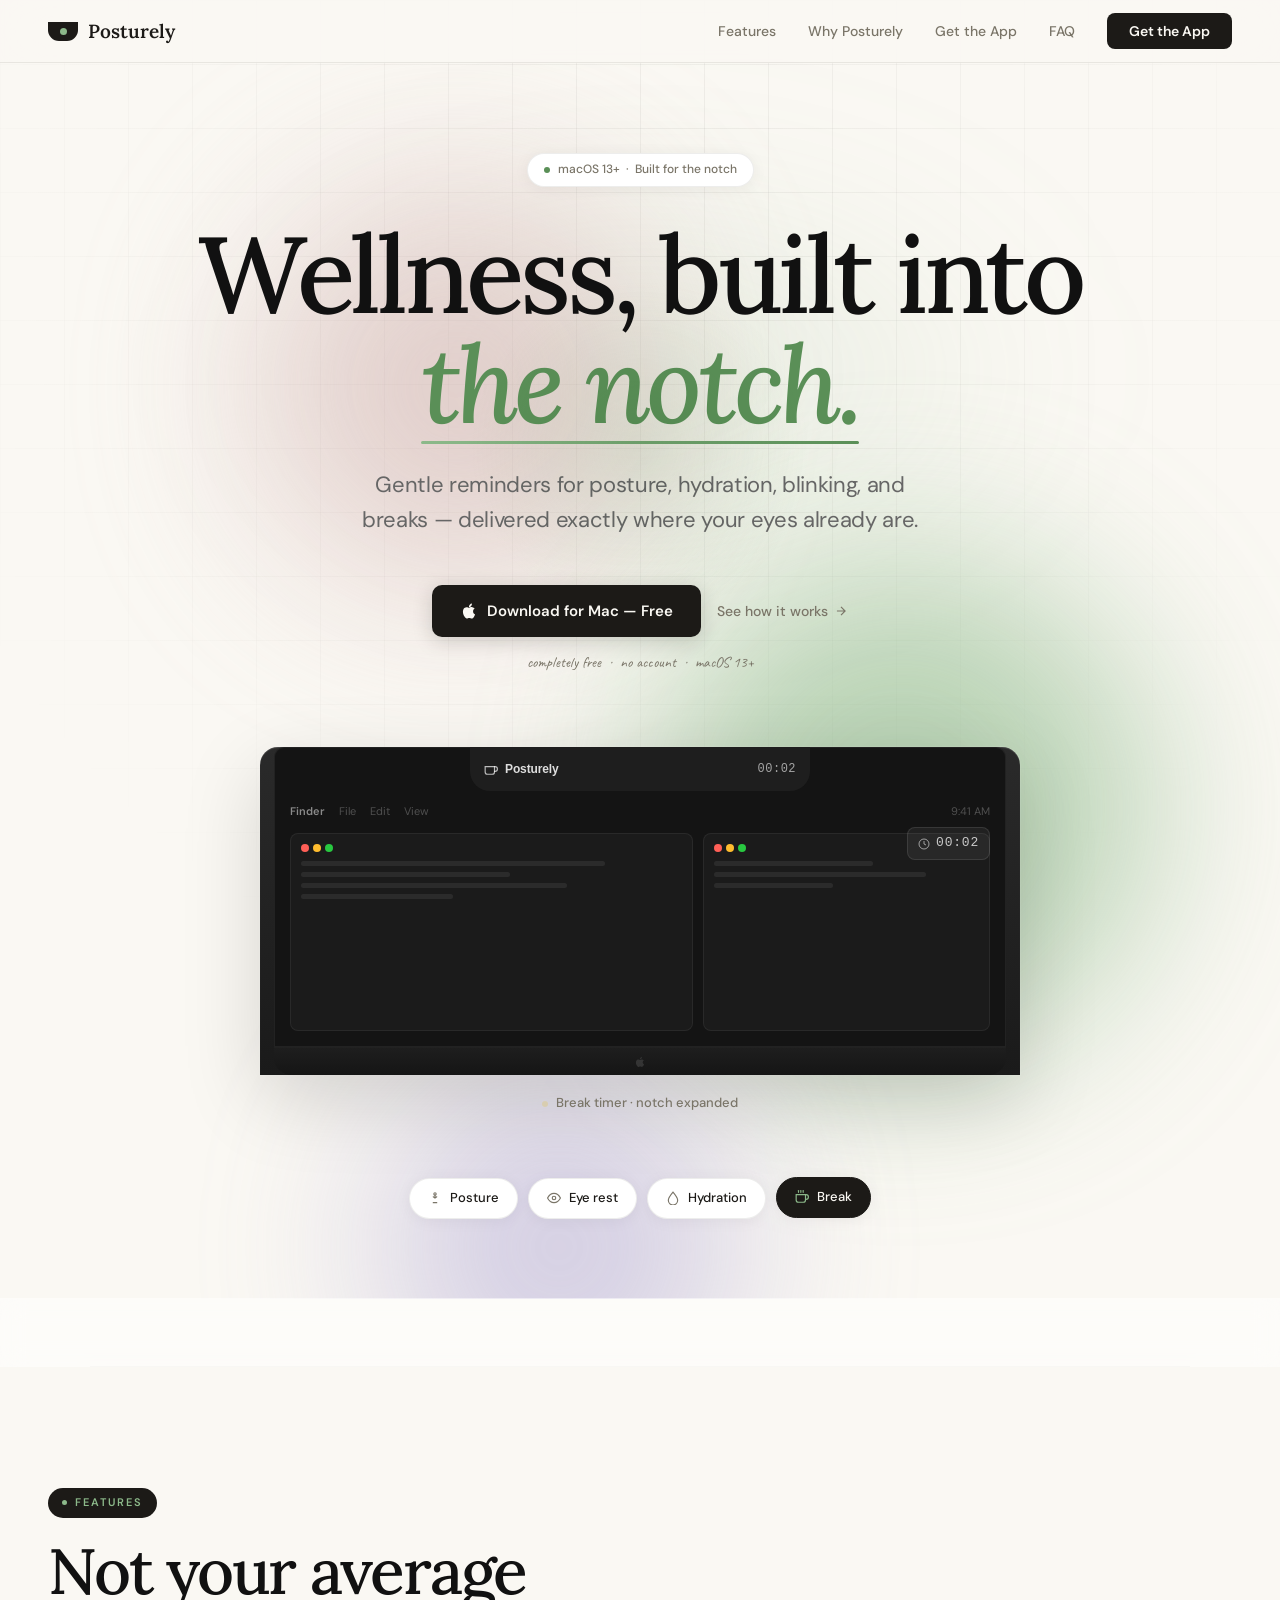
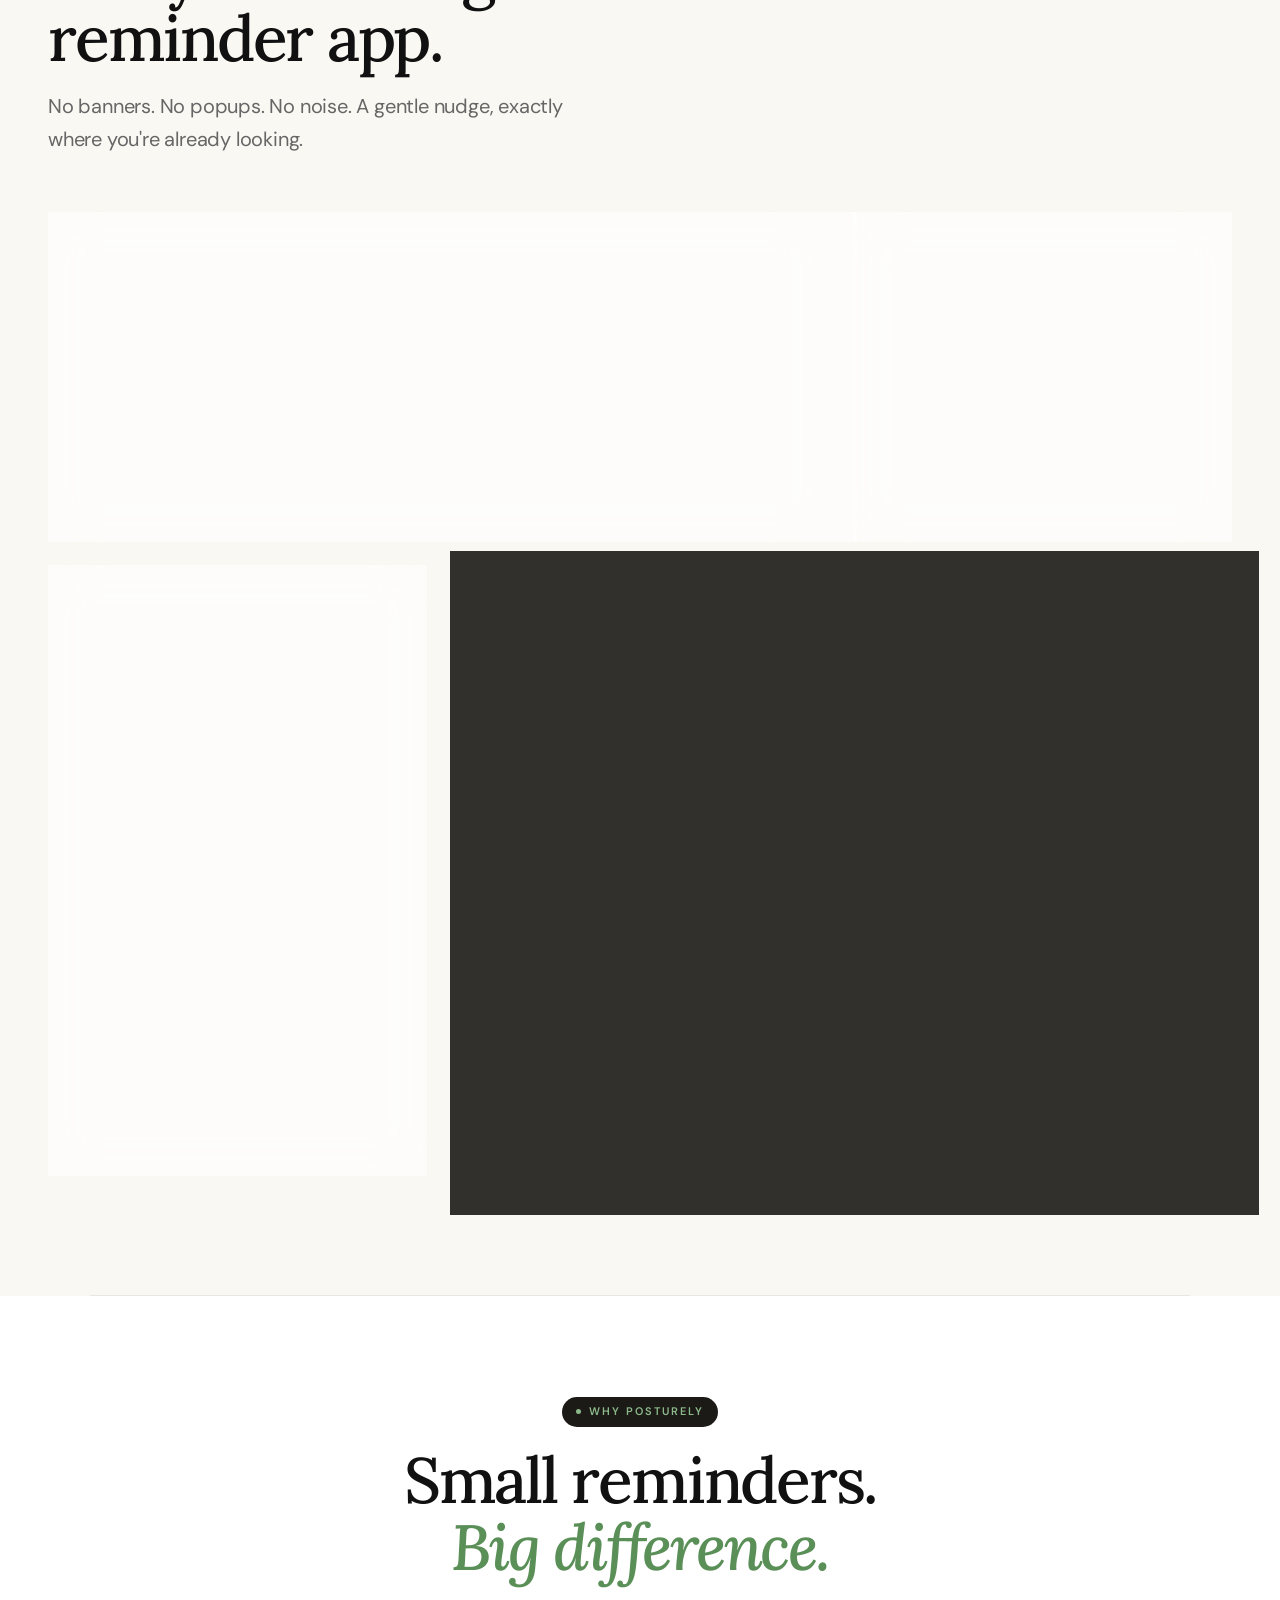
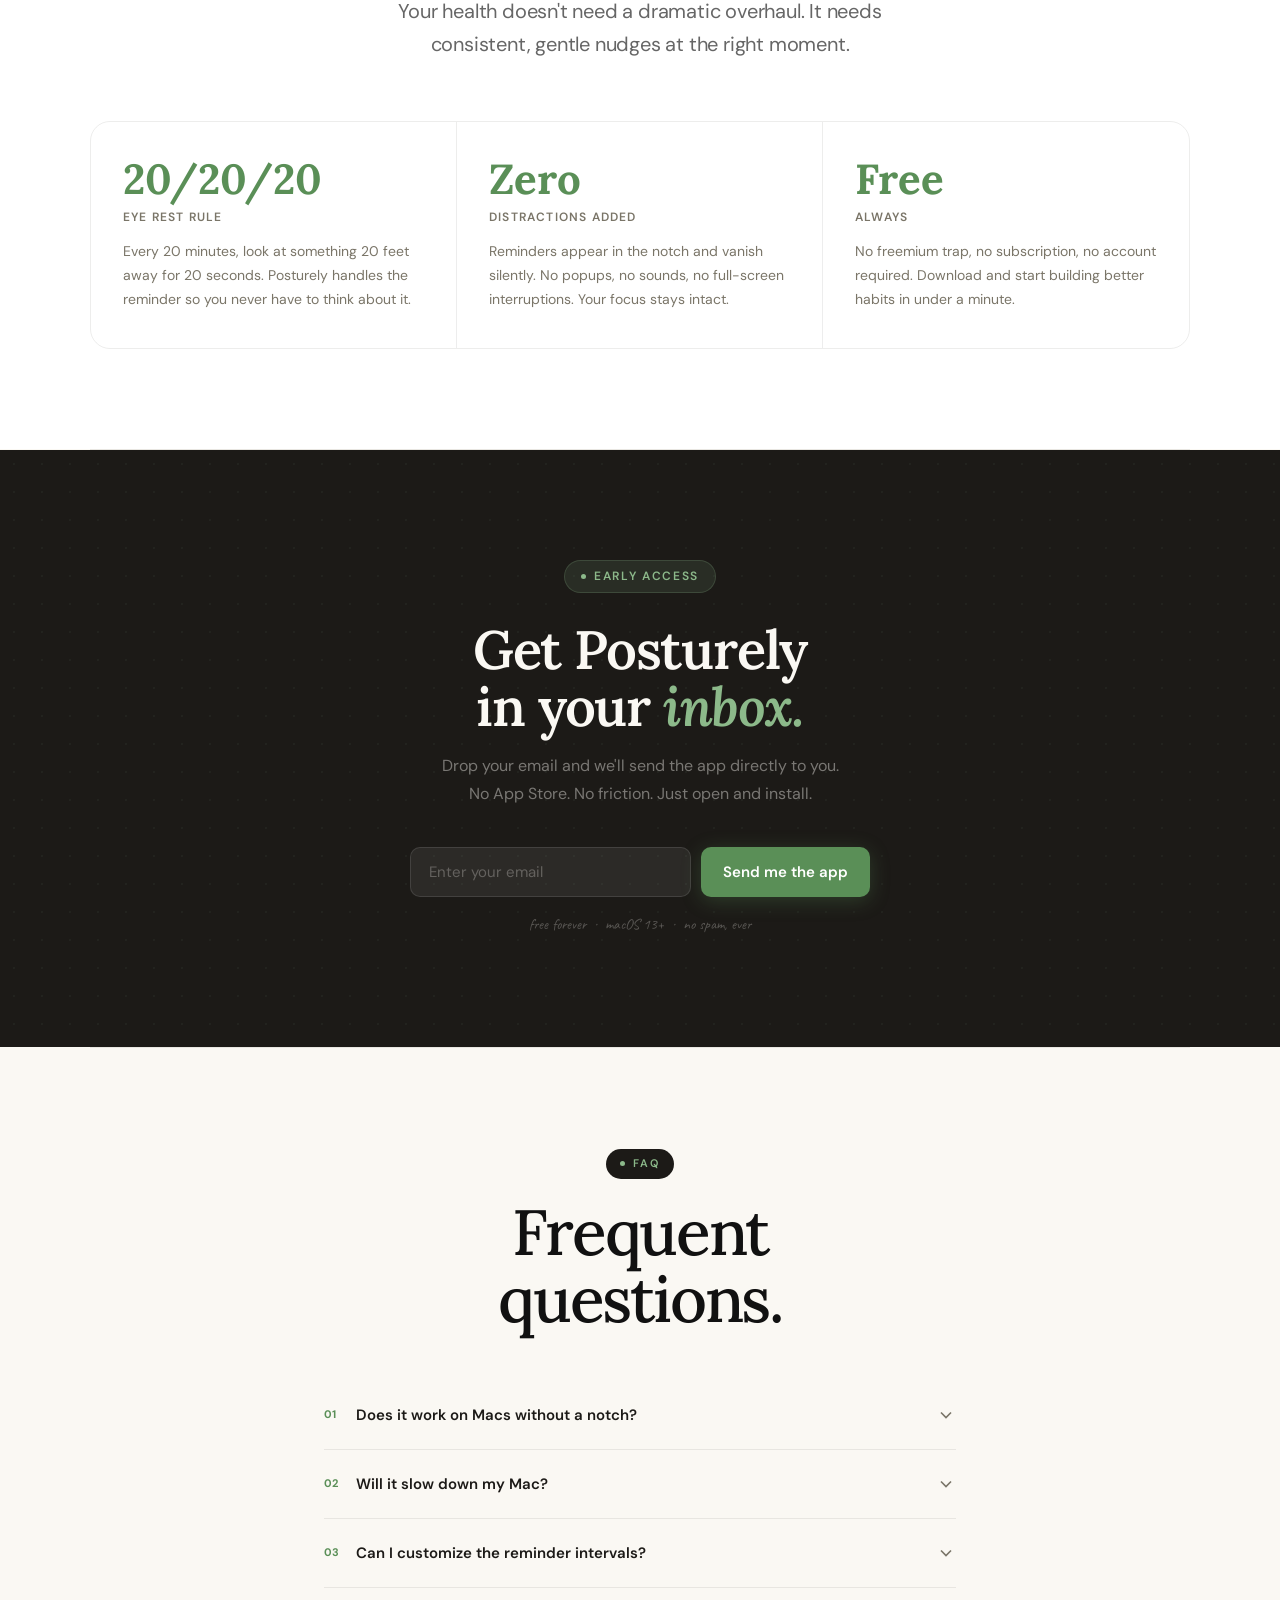
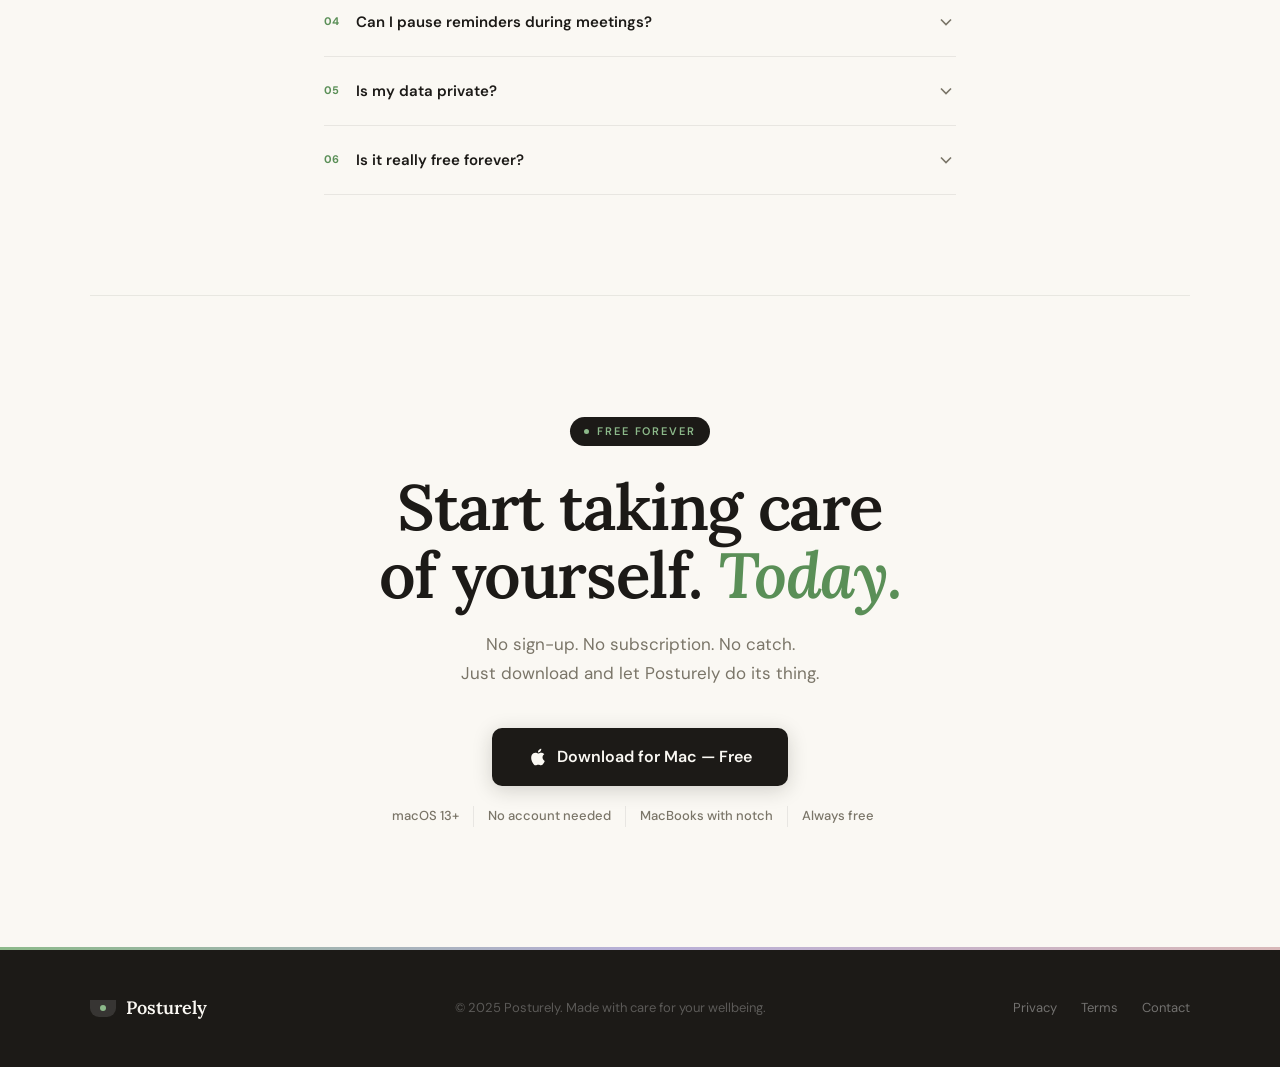
==== commit 0a1ecbc4: "Download page" ====
--- a/index.html
+++ b/index.html
@@ -405,7 +405,8 @@
         open and install.</p>
 
       <form class="email-form" id="emailForm" action="https://formspree.io/f/mqeyragy" method="POST">
-        <input class="email-input" type="email" name="email" placeholder="your@email.com" required />
+        <input class="email-input" type="email" name="email" placeholder="Enter your email" required />
+        <input type="hidden" name="_redirect" value="download.html" />
         <button class="email-btn" type="submit">Send me the app</button>
       </form>
 
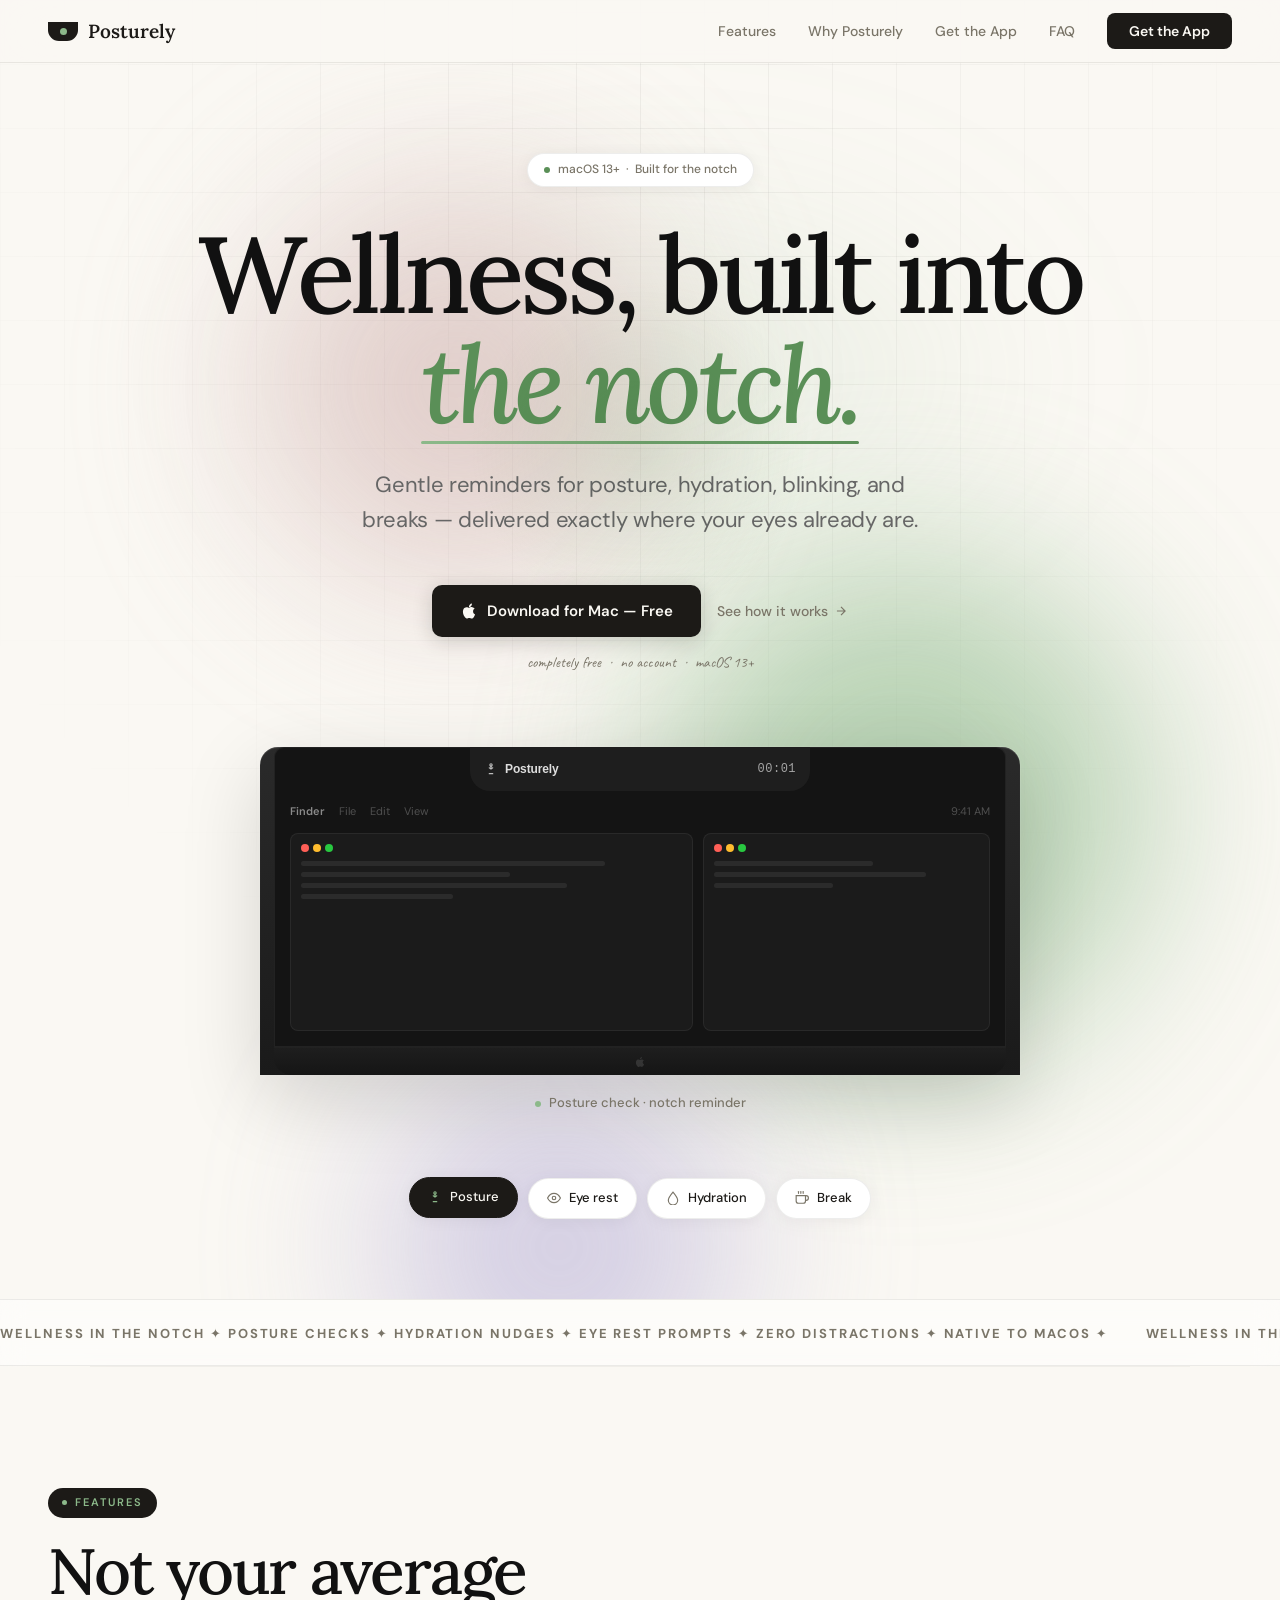
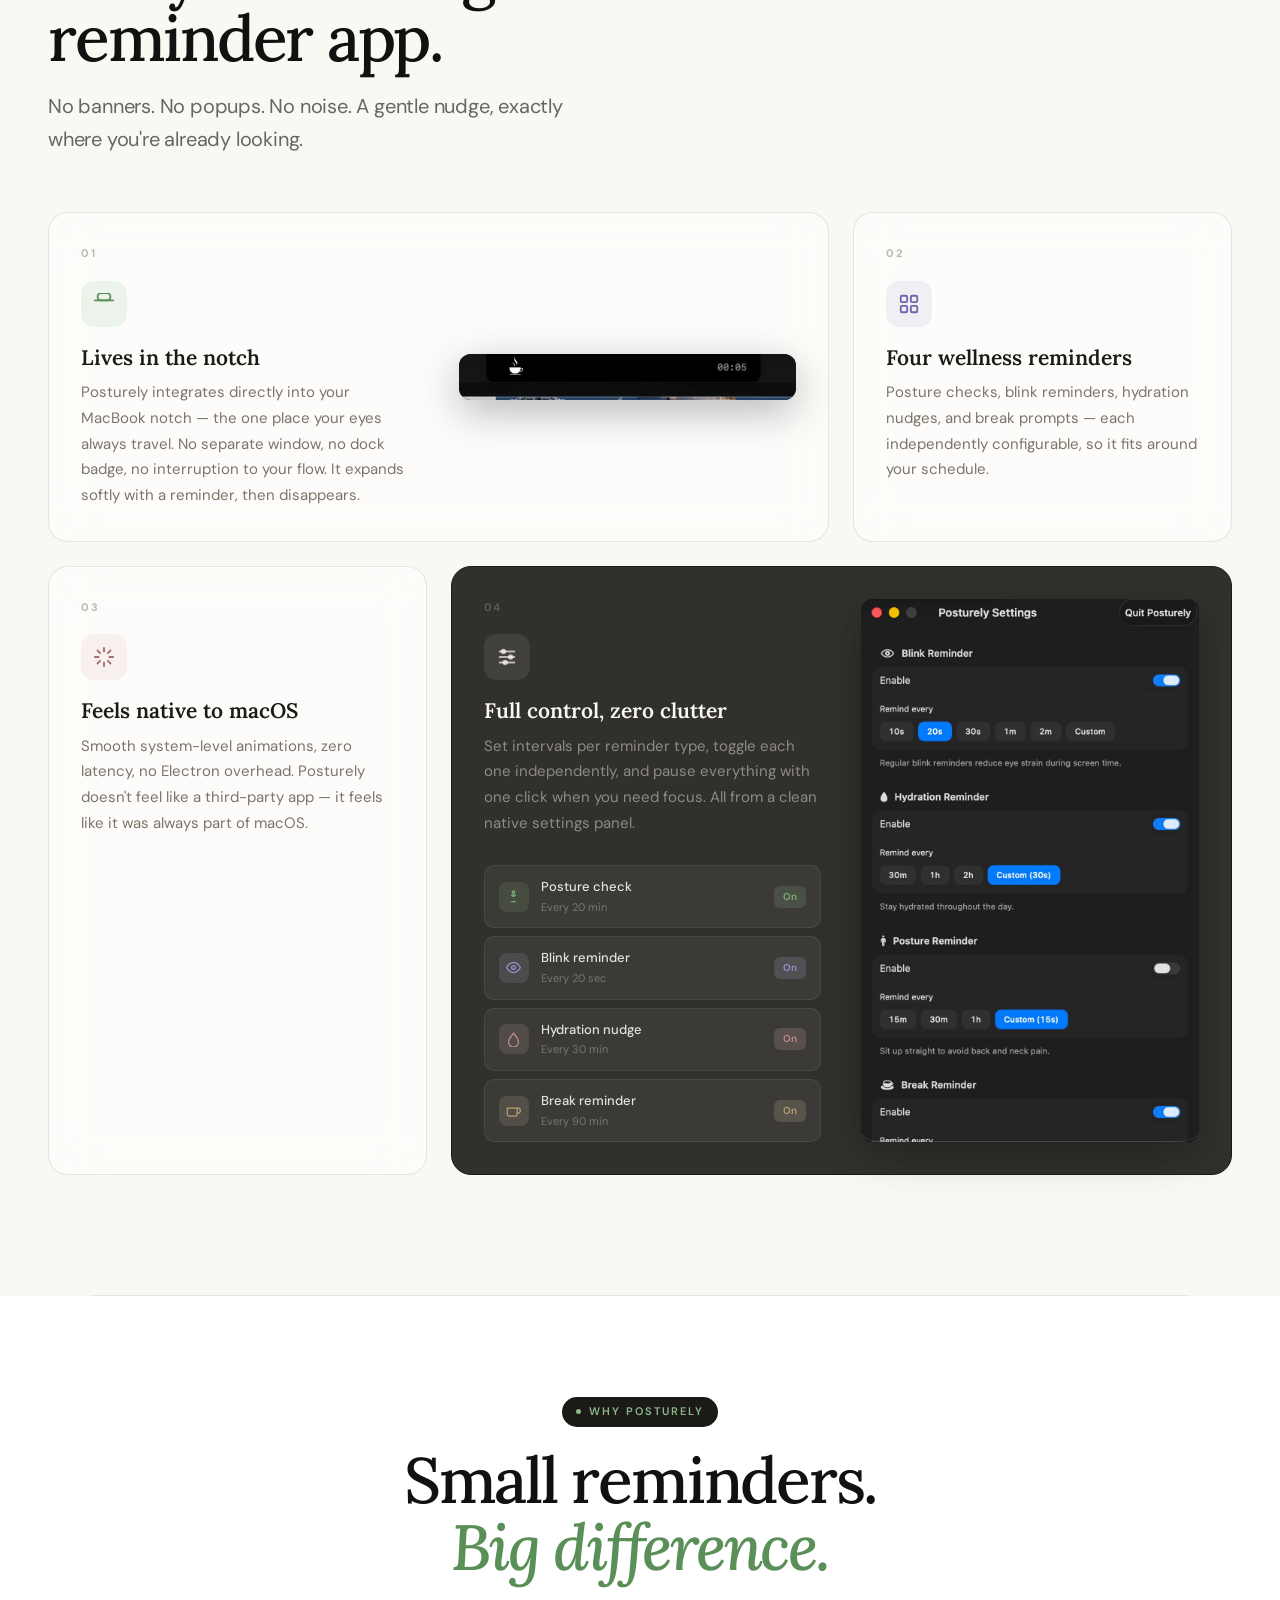
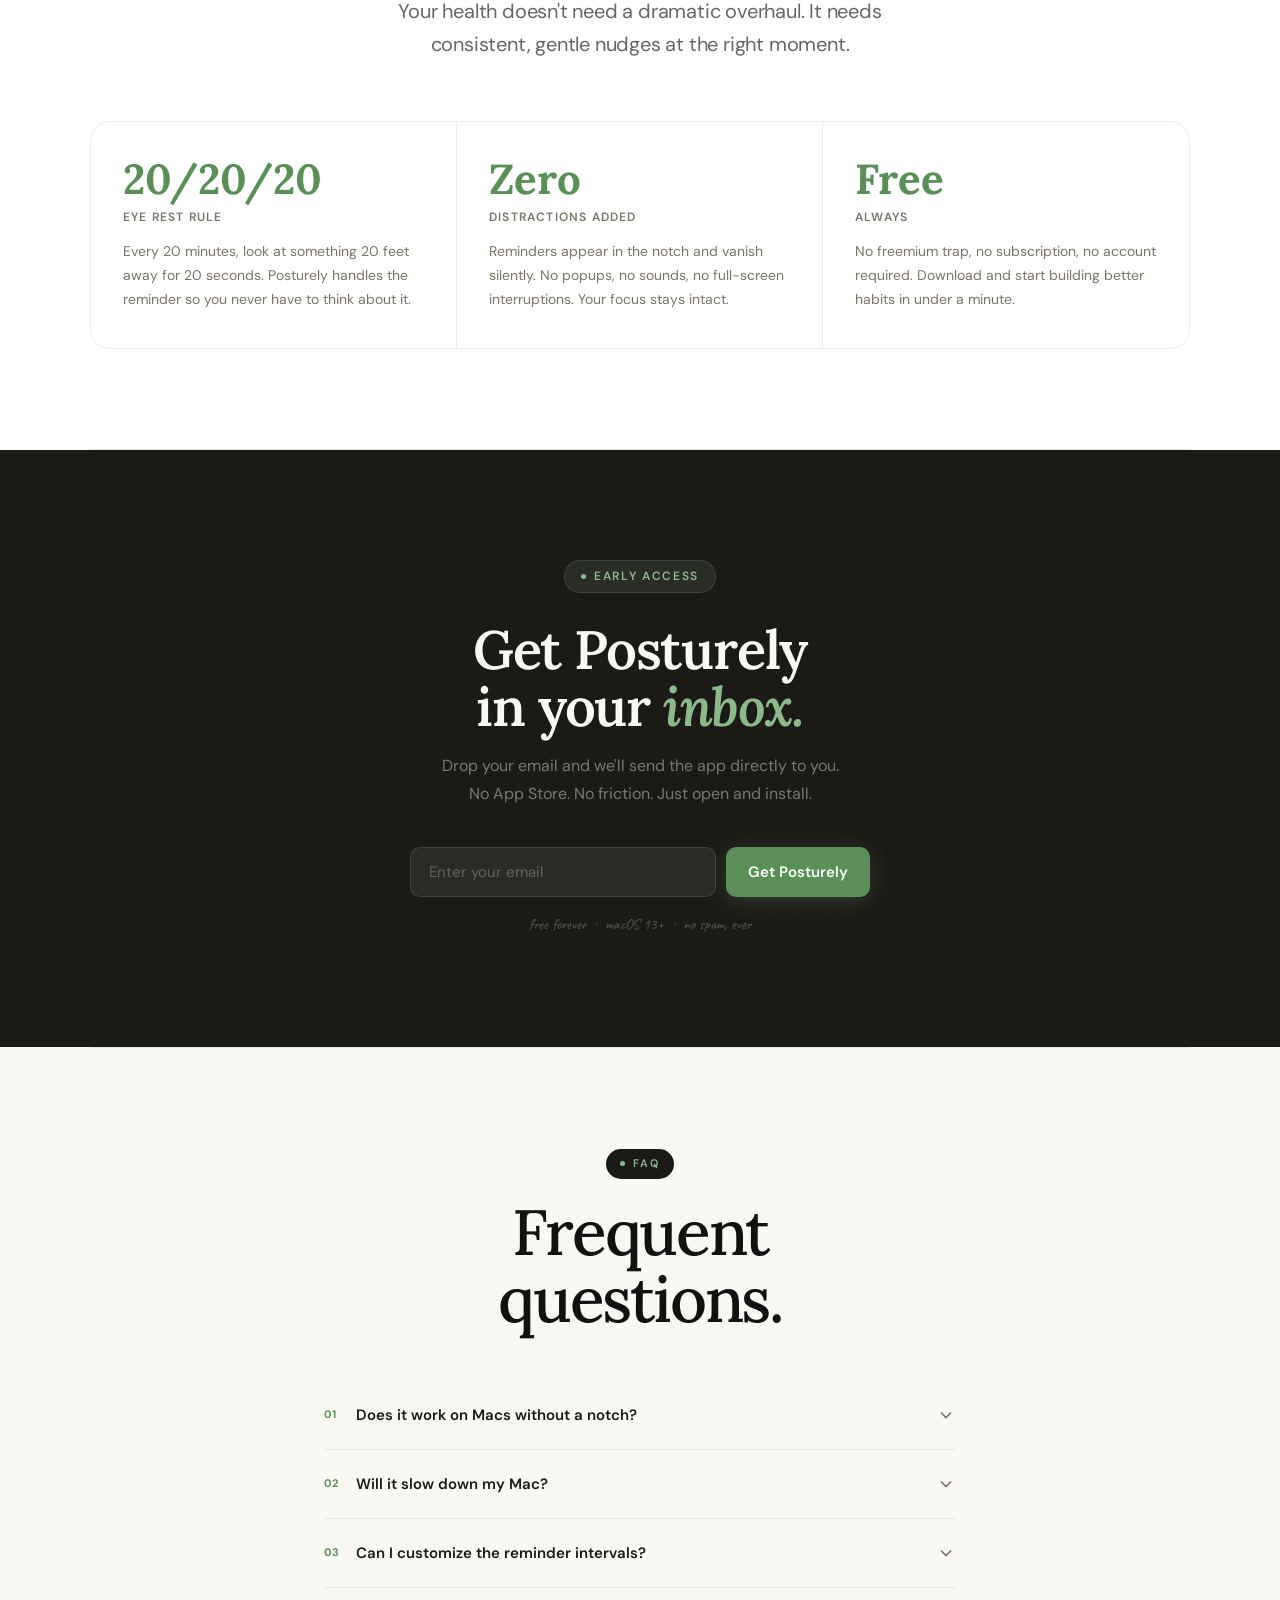
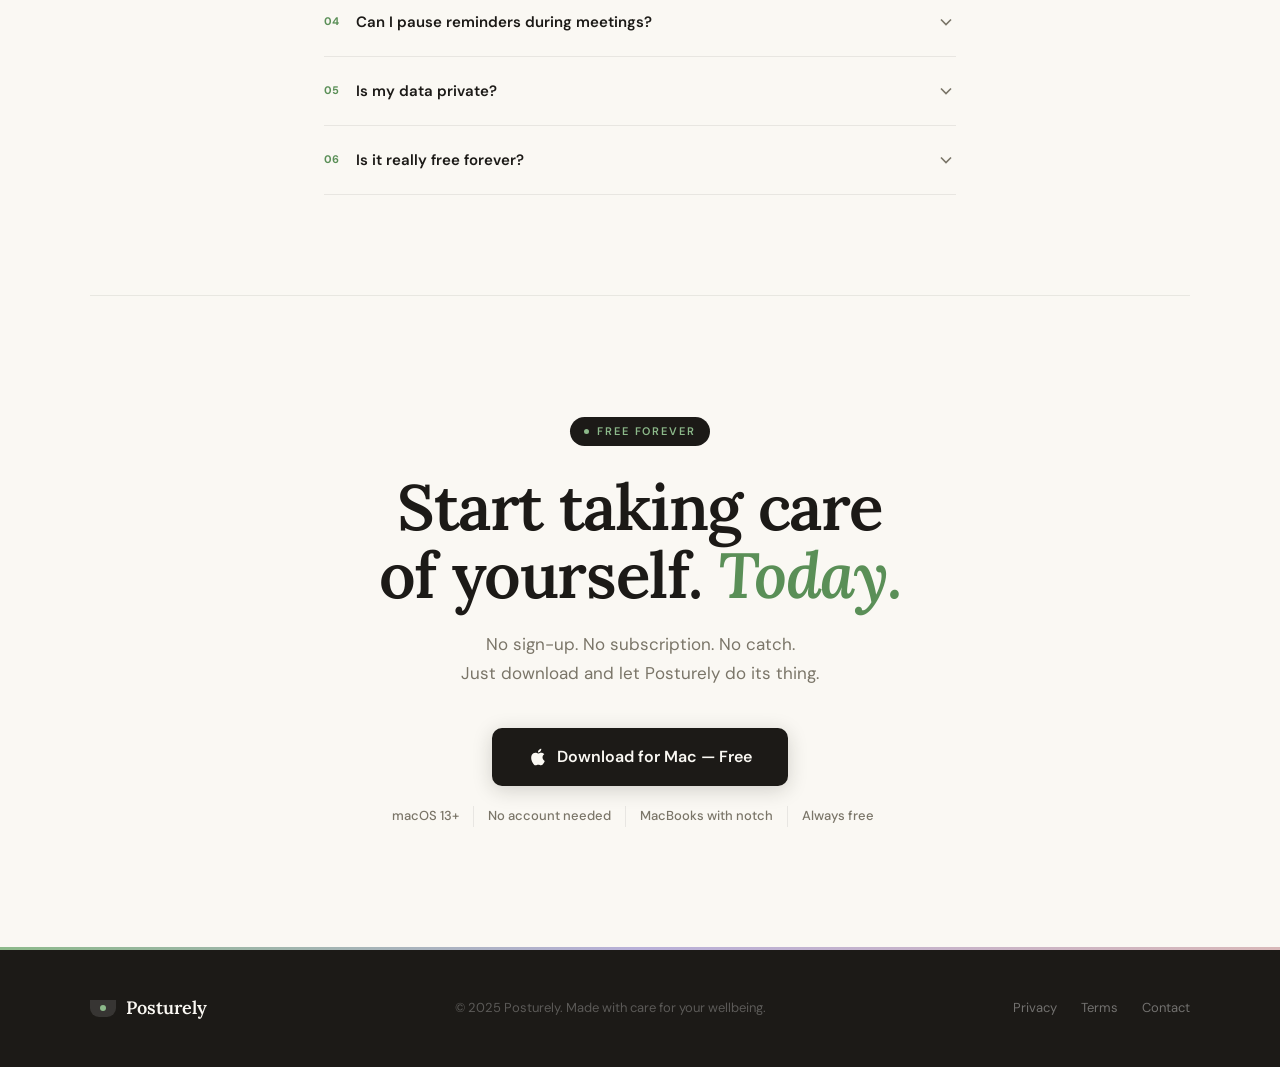
==== commit fc2ab85c: "download form" ====
--- a/index.html
+++ b/index.html
@@ -405,9 +405,9 @@
         open and install.</p>
 
       <form class="email-form" id="emailForm" action="https://formspree.io/f/mqeyragy" method="POST">
-        <input class="email-input" type="email" name="email" placeholder="Enter your email" required />
-        <input type="hidden" name="_redirect" value="download.html" />
-        <button class="email-btn" type="submit">Send me the app</button>
+        <input class="email-input" type="email" name="email" required placeholder="Enter your email" />
+        <input type="hidden" name="_redirect" value="https://posturely-henna.vercel.app/download.html" />
+        <button class="email-btn" type="submit">Get Posturely</button>
       </form>
 
       <div class="email-success" id="emailSuccess">
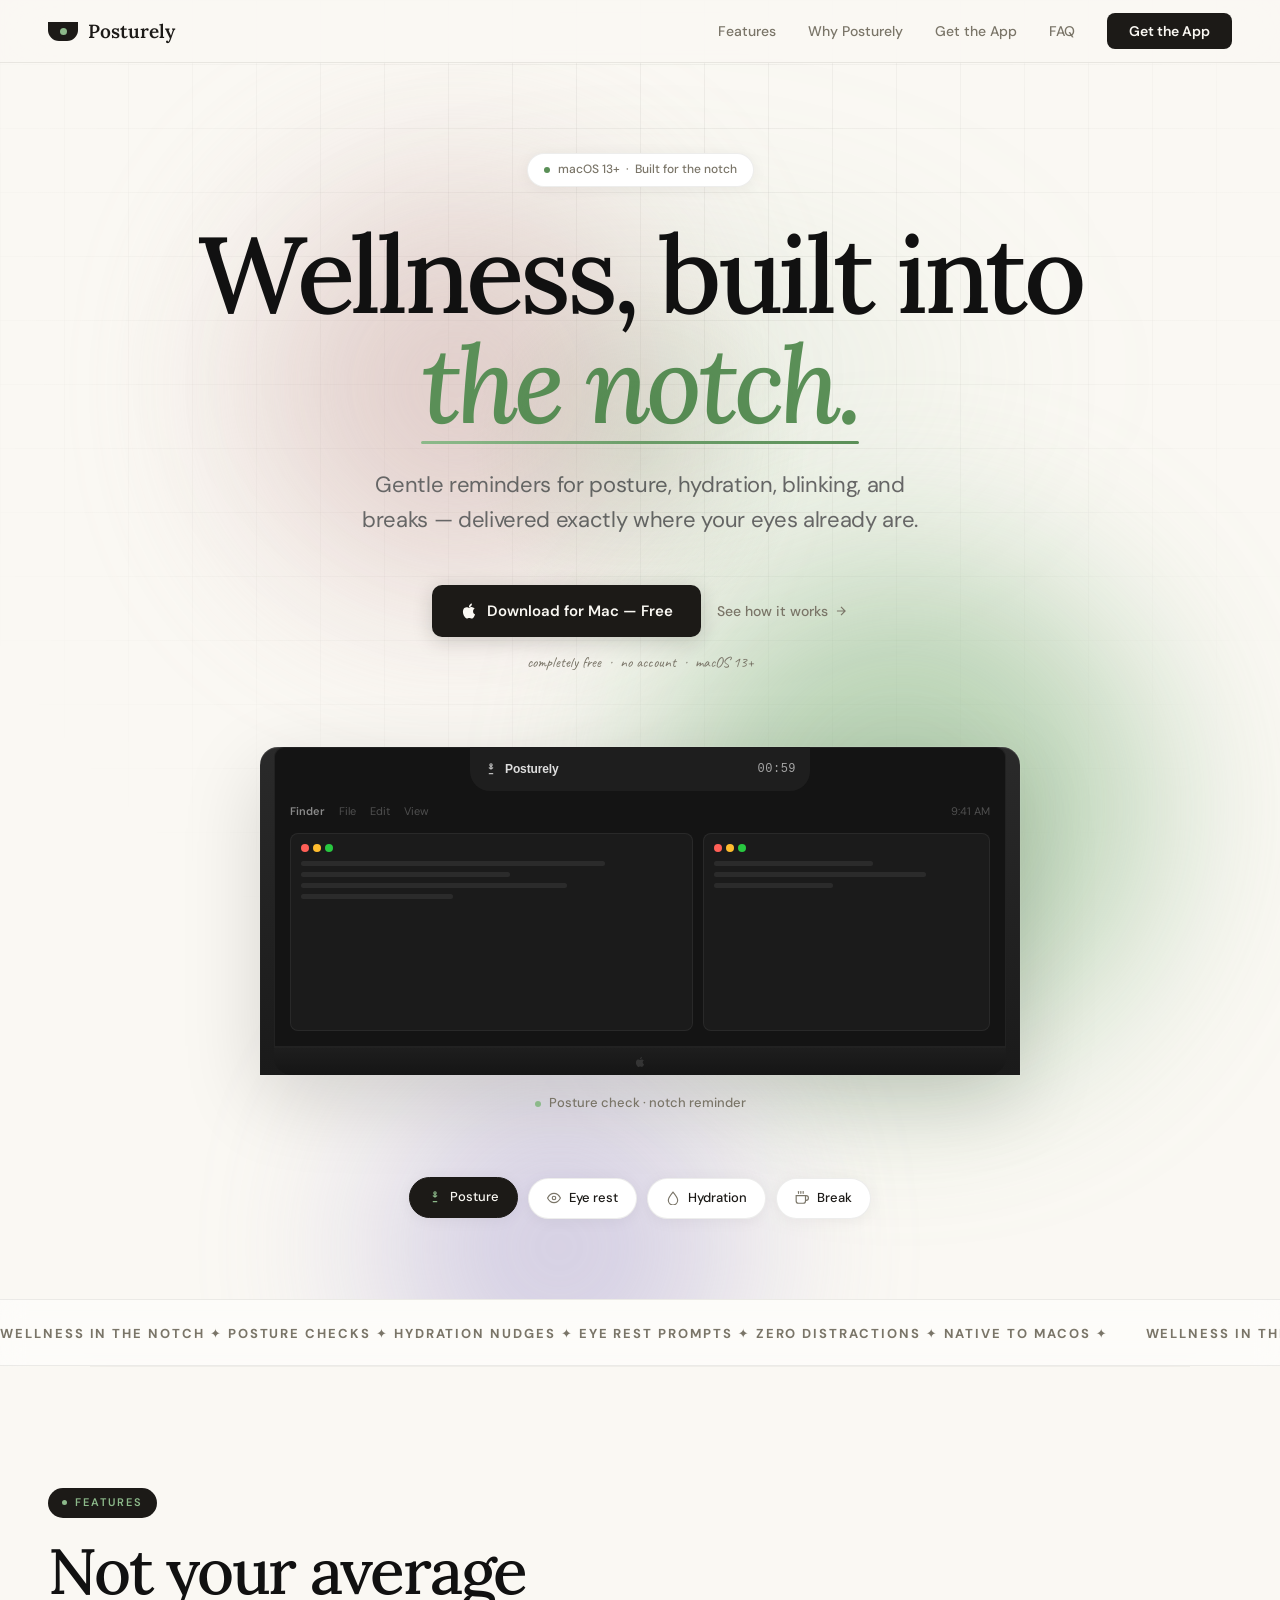
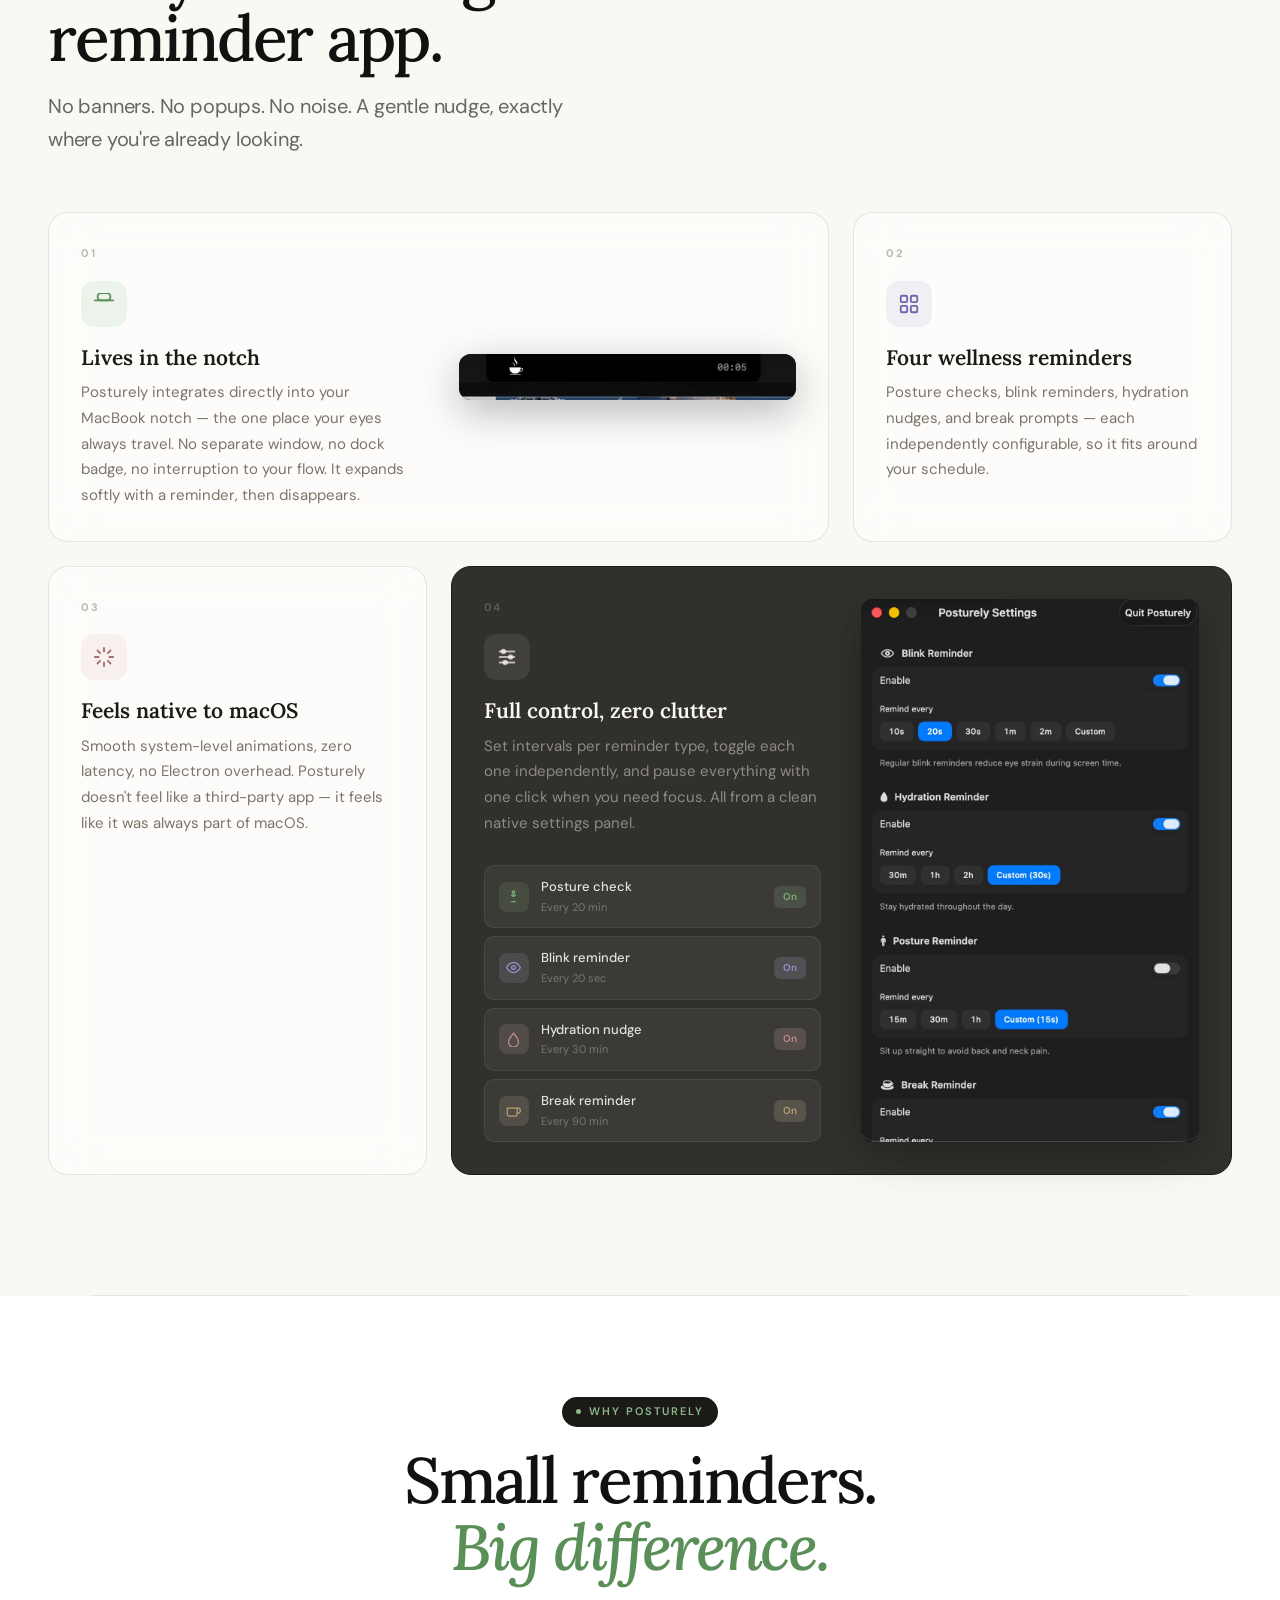
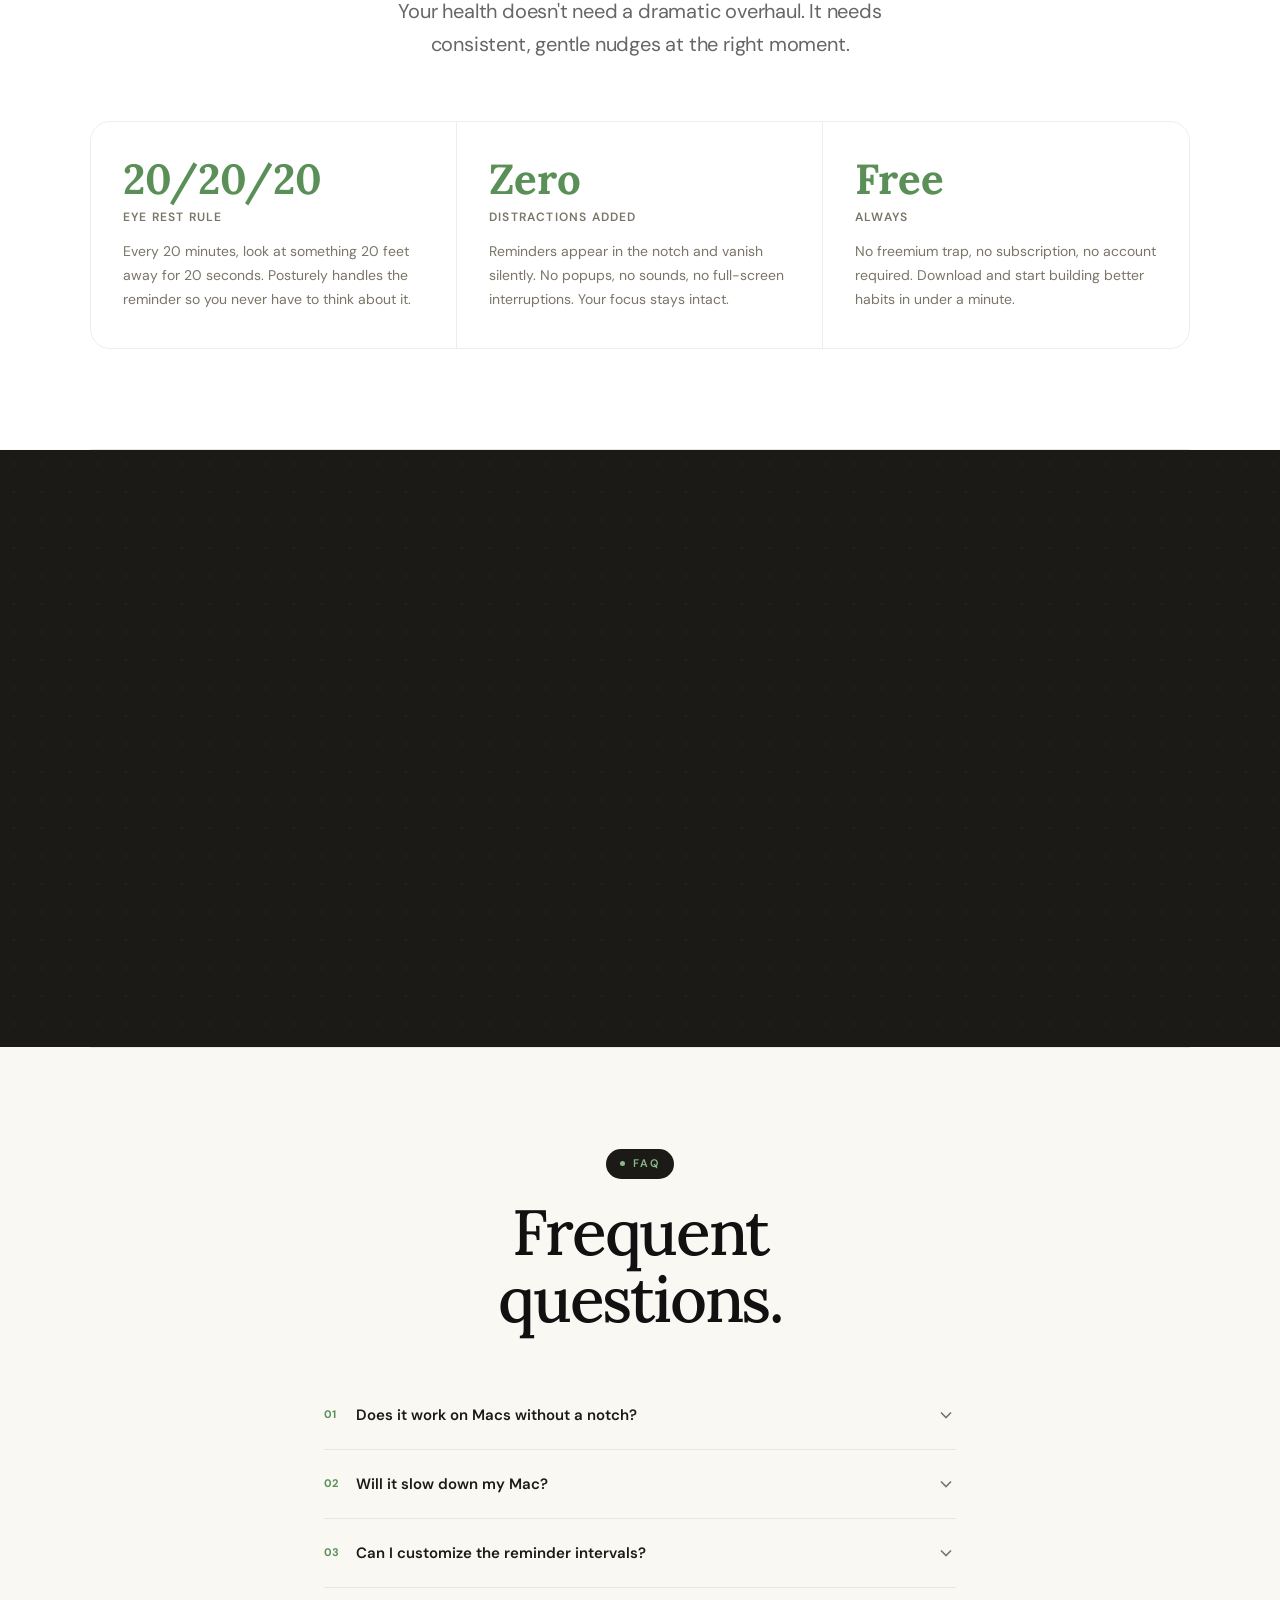
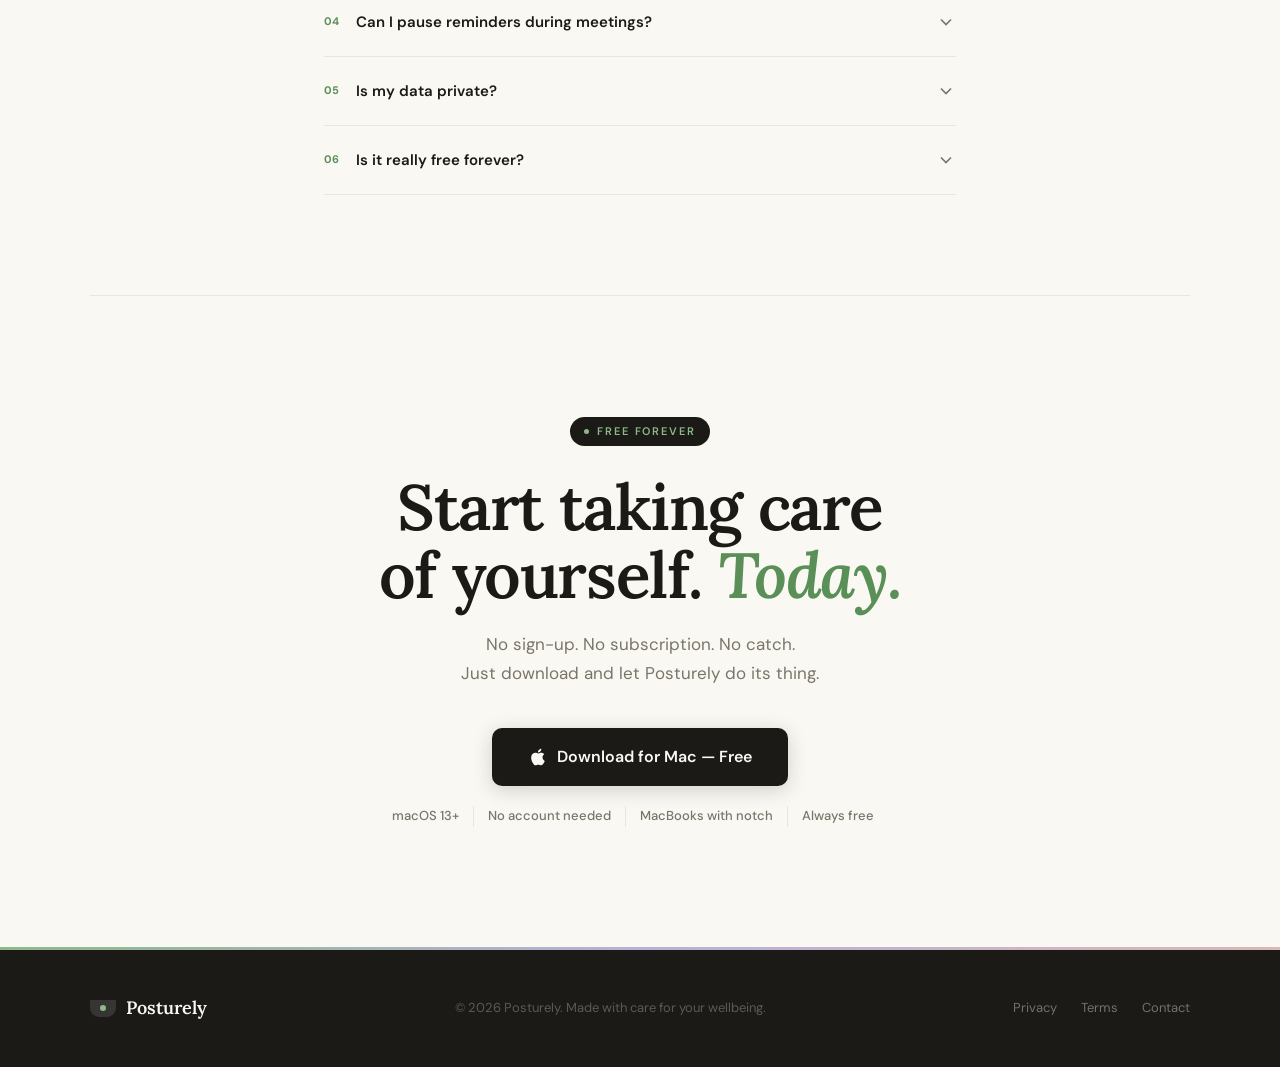
==== commit 51370a6c: "footer updates" ====
--- a/index.html
+++ b/index.html
@@ -4,9 +4,11 @@
 <head>
   <meta charset="UTF-8" />
   <meta name="viewport" content="width=device-width, initial-scale=1.0" />
-  <meta name="description" content="Posturely — gentle wellness reminders for posture, hydration, blinking, and breaks, built right into your MacBook notch. Free forever, no account needed." />
+  <meta name="description"
+    content="Posturely — gentle wellness reminders for posture, hydration, blinking, and breaks, built right into your MacBook notch. Free forever, no account needed." />
   <title>Posturely — Wellness, built into the notch.</title>
-  <link rel="icon" href="data:image/svg+xml,<svg xmlns='http://www.w3.org/2000/svg' viewBox='0 0 32 32'><rect width='32' height='20' rx='8' fill='%231c1a17'/><circle cx='16' cy='20' r='5' fill='%238cb98a'/></svg>" />
+  <link rel="icon"
+    href="data:image/svg+xml,<svg xmlns='http://www.w3.org/2000/svg' viewBox='0 0 32 32'><rect width='32' height='20' rx='8' fill='%231c1a17'/><circle cx='16' cy='20' r='5' fill='%238cb98a'/></svg>" />
   <link rel="preconnect" href="https://fonts.googleapis.com" />
   <link rel="preconnect" href="https://fonts.gstatic.com" crossorigin />
   <link
@@ -50,7 +52,8 @@
       macOS 13+ &nbsp;·&nbsp; Built for the notch
     </div>
 
-    <h1 class="hero-title"><span class="word w1">Wellness,</span> <span class="word w2">built</span> <span class="word w3">into</span><br /><em>the notch.</em></h1>
+    <h1 class="hero-title"><span class="word w1">Wellness,</span> <span class="word w2">built</span> <span
+        class="word w3">into</span><br /><em>the notch.</em></h1>
 
     <p class="hero-sub">Gentle reminders for posture, hydration, blinking, and breaks — delivered exactly where your
       eyes already are.</p>
@@ -208,8 +211,10 @@
   <!-- MARQUEE -->
   <div class="marquee-wrap">
     <div class="marquee">
-      <span>WELLNESS IN THE NOTCH ✦ POSTURE CHECKS ✦ HYDRATION NUDGES ✦ EYE REST PROMPTS ✦ ZERO DISTRACTIONS ✦ NATIVE TO MACOS ✦</span>
-      <span>WELLNESS IN THE NOTCH ✦ POSTURE CHECKS ✦ HYDRATION NUDGES ✦ EYE REST PROMPTS ✦ ZERO DISTRACTIONS ✦ NATIVE TO MACOS ✦</span>
+      <span>WELLNESS IN THE NOTCH ✦ POSTURE CHECKS ✦ HYDRATION NUDGES ✦ EYE REST PROMPTS ✦ ZERO DISTRACTIONS ✦ NATIVE TO
+        MACOS ✦</span>
+      <span>WELLNESS IN THE NOTCH ✦ POSTURE CHECKS ✦ HYDRATION NUDGES ✦ EYE REST PROMPTS ✦ ZERO DISTRACTIONS ✦ NATIVE TO
+        MACOS ✦</span>
     </div>
   </div>
 
@@ -406,7 +411,6 @@
 
       <form class="email-form" id="emailForm" action="https://formspree.io/f/mqeyragy" method="POST">
         <input class="email-input" type="email" name="email" required placeholder="Enter your email" />
-        <input type="hidden" name="_redirect" value="https://posturely-henna.vercel.app/download.html" />
         <button class="email-btn" type="submit">Get Posturely</button>
       </form>
 
@@ -548,7 +552,7 @@
         </div>
         Posturely
       </div>
-      <div class="footer-copy">© 2025 Posturely. Made with care for your wellbeing.</div>
+      <div class="footer-copy">© 2026 Posturely. Made with care for your wellbeing.</div>
       <div class="footer-links">
         <a href="#">Privacy</a>
         <a href="#">Terms</a>
@@ -560,4 +564,4 @@
   <script src="assets/js/script.js" defer></script>
 </body>
 
-</html>
+</html>
--- a/assets/css/styles.css
+++ b/assets/css/styles.css
@@ -1490,6 +1490,114 @@
         display: none;
       }
 
+      /* Hero */
+      .hero {
+        padding: 60px 20px 50px;
+      }
+
+      .hero-title {
+        font-size: clamp(36px, 10vw, 52px);
+      }
+
+      .hero-sub {
+        font-size: 17px;
+        margin: 20px auto 32px;
+      }
+
+      .hero-actions {
+        flex-direction: column;
+        gap: 12px;
+      }
+
+      .btn-primary {
+        font-size: 14px;
+        padding: 13px 24px;
+        width: 100%;
+        max-width: 300px;
+        justify-content: center;
+      }
+
+      .hero-note {
+        font-size: 13px;
+      }
+
+      /* Blobs */
+      .blob-1 { width: 220px; height: 220px; }
+      .blob-2 { width: 280px; height: 280px; }
+      .blob-3 { width: 200px; height: 200px; }
+
+      /* Demo */
+      .hero-demo-wrap {
+        margin-top: 48px;
+        max-width: 100%;
+      }
+
+      .macbook-screen {
+        min-height: 220px;
+      }
+
+      .demo-notch {
+        width: 140px;
+        height: 26px;
+      }
+
+      .demo-notch.expanded {
+        width: 260px;
+        height: 38px;
+      }
+
+      .demo-notch-content {
+        padding: 0 10px;
+      }
+
+      .demo-app-name {
+        font-size: 10px;
+      }
+
+      .demo-app-icon {
+        width: 12px;
+        height: 12px;
+      }
+
+      .demo-fs-icon {
+        width: 40px;
+        height: 40px;
+      }
+
+      .demo-fs-label {
+        font-size: 14px;
+      }
+
+      .demo-current-label {
+        font-size: 11px;
+      }
+
+      /* Reminder tabs */
+      .reminder-tabs {
+        margin-top: 40px;
+        gap: 8px;
+      }
+
+      .reminder-tab {
+        padding: 7px 14px;
+        font-size: 12px;
+      }
+
+      .reminder-tab svg {
+        width: 12px;
+        height: 12px;
+      }
+
+      /* Marquee */
+      .marquee {
+        font-size: 11px;
+      }
+
+      /* Features */
+      .features {
+        padding: 80px 20px;
+      }
+
       .features-grid {
         grid-template-columns: 1fr;
       }
@@ -1499,26 +1607,190 @@
         grid-template-columns: 1fr;
       }
 
+      .section-title {
+        font-size: clamp(32px, 7vw, 48px);
+      }
+
+      .section-sub {
+        font-size: 16px;
+        margin-bottom: 36px;
+      }
+
+      .fcard {
+        padding: 24px;
+      }
+
+      .fcard h3 {
+        font-size: 18px;
+      }
+
+      .fcard p {
+        font-size: 14px;
+      }
+
+      /* Why */
+      .why {
+        padding: 80px 20px;
+      }
+
       .why-grid {
         grid-template-columns: 1fr;
+        margin-top: 40px;
       }
 
       .why-item {
         border-right: none;
         border-bottom: 1px solid var(--border);
-      }
-
-      .hero-screen-float,
-      .hero-screen-settings {
-        display: none;
-      }
-
+        padding: 28px 24px;
+      }
+
+      .why-item:last-child {
+        border-bottom: none;
+      }
+
+      .why-val {
+        font-size: 32px;
+      }
+
+      .why-item p {
+        font-size: 13px;
+      }
+
+      /* Email section */
+      .email-section {
+        padding: 80px 20px;
+      }
+
+      .email-title {
+        font-size: clamp(28px, 7vw, 40px);
+      }
+
+      .email-sub {
+        font-size: 14px;
+        margin-bottom: 28px;
+      }
+
+      .email-form {
+        flex-direction: column;
+        max-width: 100%;
+        gap: 10px;
+      }
+
+      .email-input {
+        width: 100%;
+        padding: 14px 16px;
+        font-size: 15px;
+      }
+
+      .email-btn {
+        width: 100%;
+        padding: 14px 20px;
+        font-size: 15px;
+      }
+
+      .email-note {
+        font-size: 13px;
+      }
+
+      /* FAQ */
+      .faq {
+        padding: 80px 20px;
+      }
+
+      .faq-q-inner {
+        font-size: 14px;
+      }
+
+      .faq-answer p {
+        font-size: 14px;
+        padding-left: 0;
+      }
+
+      /* Download CTA */
+      .download {
+        padding: 80px 20px;
+      }
+
+      .download-title {
+        font-size: clamp(30px, 7vw, 48px);
+      }
+
+      .download-sub {
+        font-size: 15px;
+      }
+
+      .download-tags {
+        gap: 8px;
+      }
+
+      .download-tag {
+        font-size: 12px;
+        padding: 0 10px;
+      }
+
+      /* Footer */
       footer {
         padding: 32px 20px;
       }
 
       .footer-inner {
         flex-direction: column;
-        align-items: flex-start;
-      }
-    }
+        align-items: center;
+        text-align: center;
+      }
+
+      .footer-copy {
+        font-size: 12px;
+      }
+
+      .footer-links {
+        gap: 18px;
+      }
+    }
+
+    /* Extra small screens */
+    @media (max-width: 400px) {
+      .hero-title {
+        font-size: 32px;
+      }
+
+      .hero-sub {
+        font-size: 15px;
+      }
+
+      .hero-badge {
+        font-size: 11px;
+        padding: 5px 12px;
+      }
+
+      .demo-notch.expanded {
+        width: 220px;
+        height: 34px;
+      }
+
+      .section-title {
+        font-size: 28px;
+      }
+
+      .email-title {
+        font-size: 26px;
+      }
+
+      .fcard {
+        padding: 20px;
+      }
+
+      .why-val {
+        font-size: 28px;
+      }
+
+      .download-tag {
+        border-right: none;
+        padding: 4px 0;
+      }
+
+      .download-tags {
+        flex-direction: column;
+      }
+    }
+
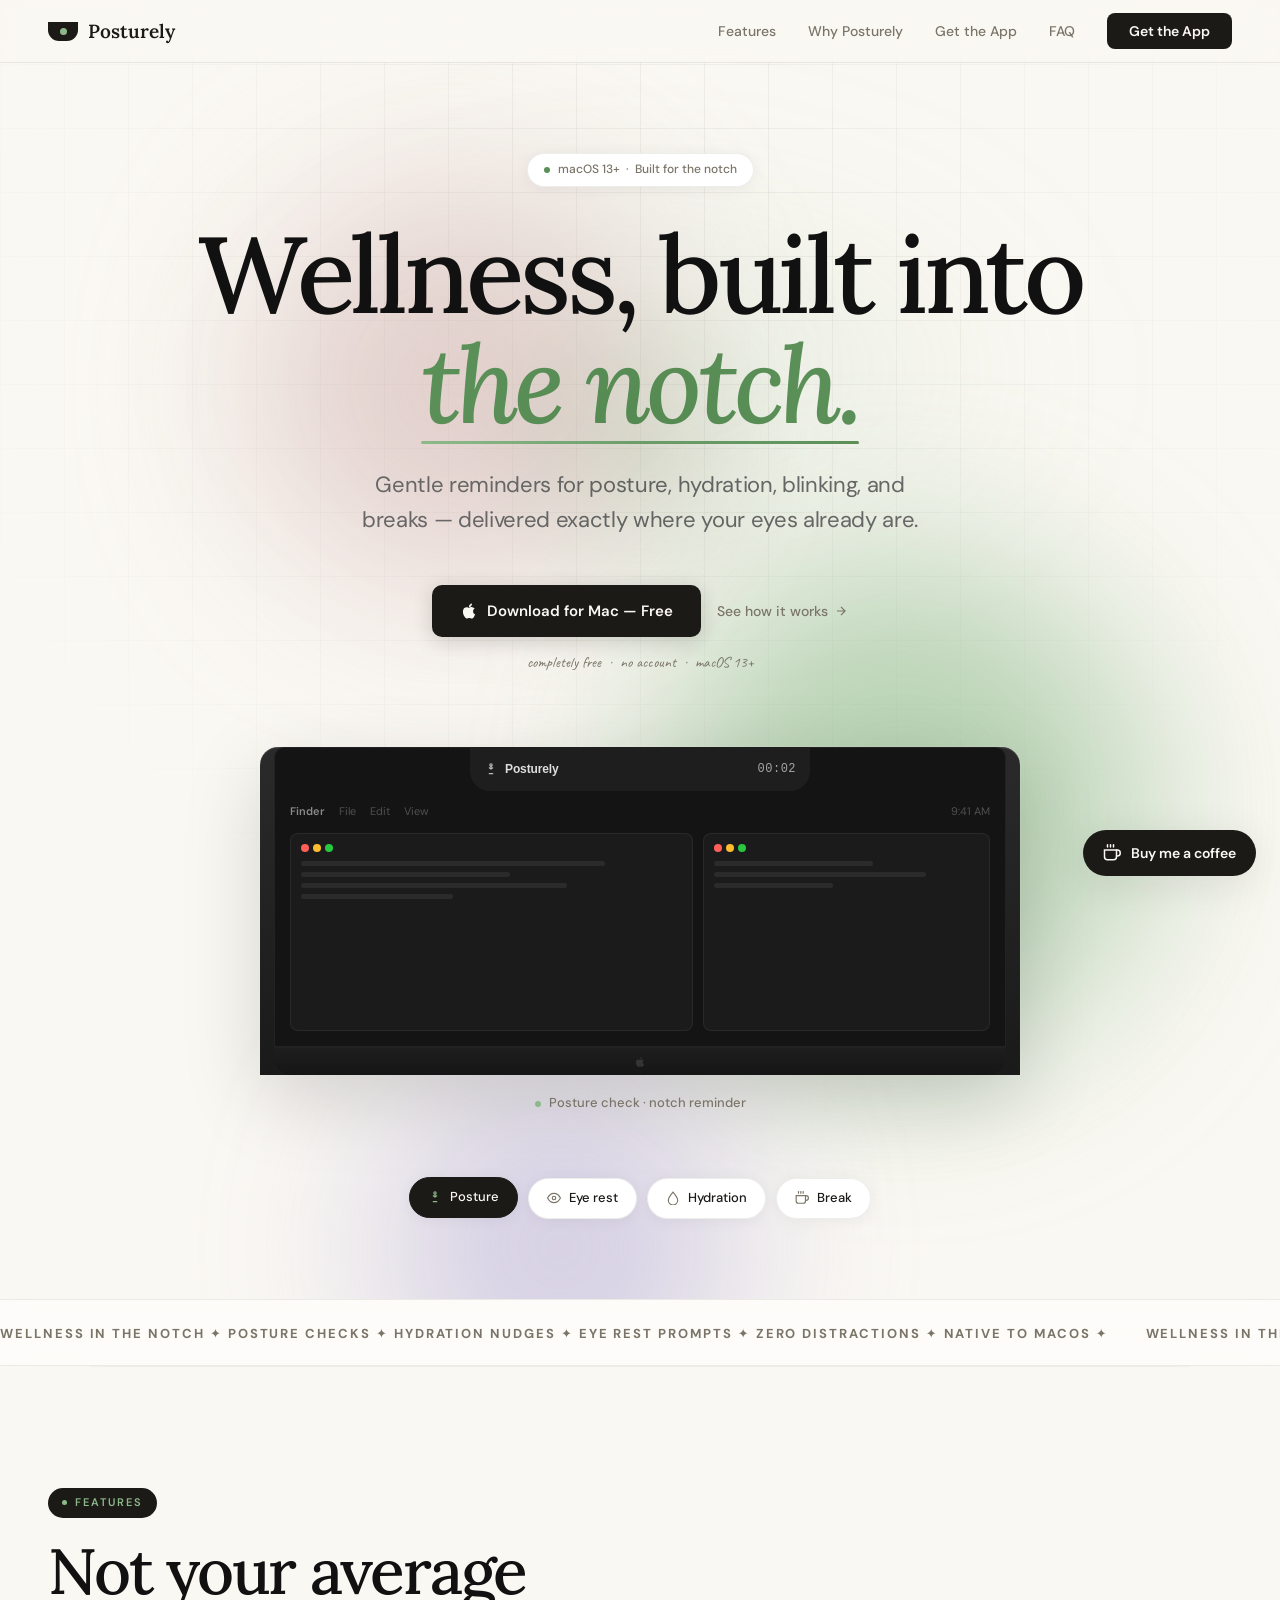
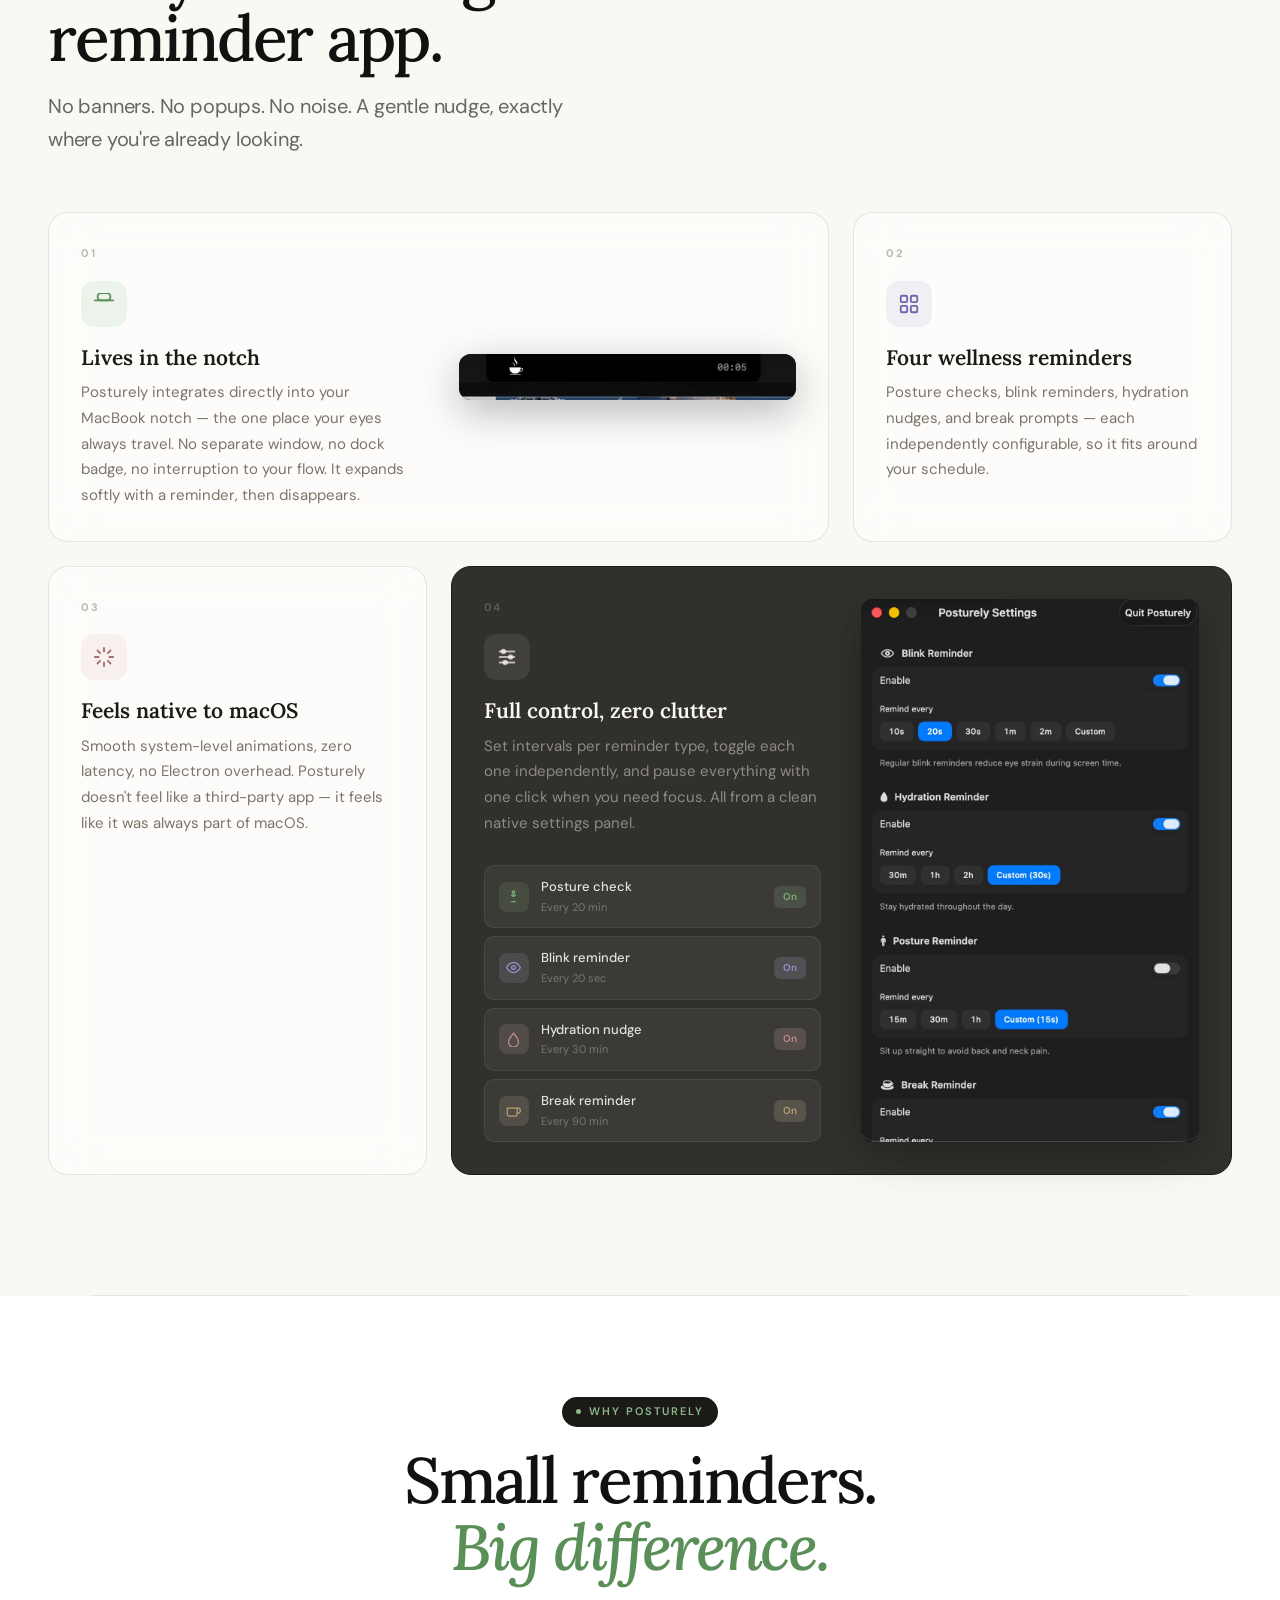
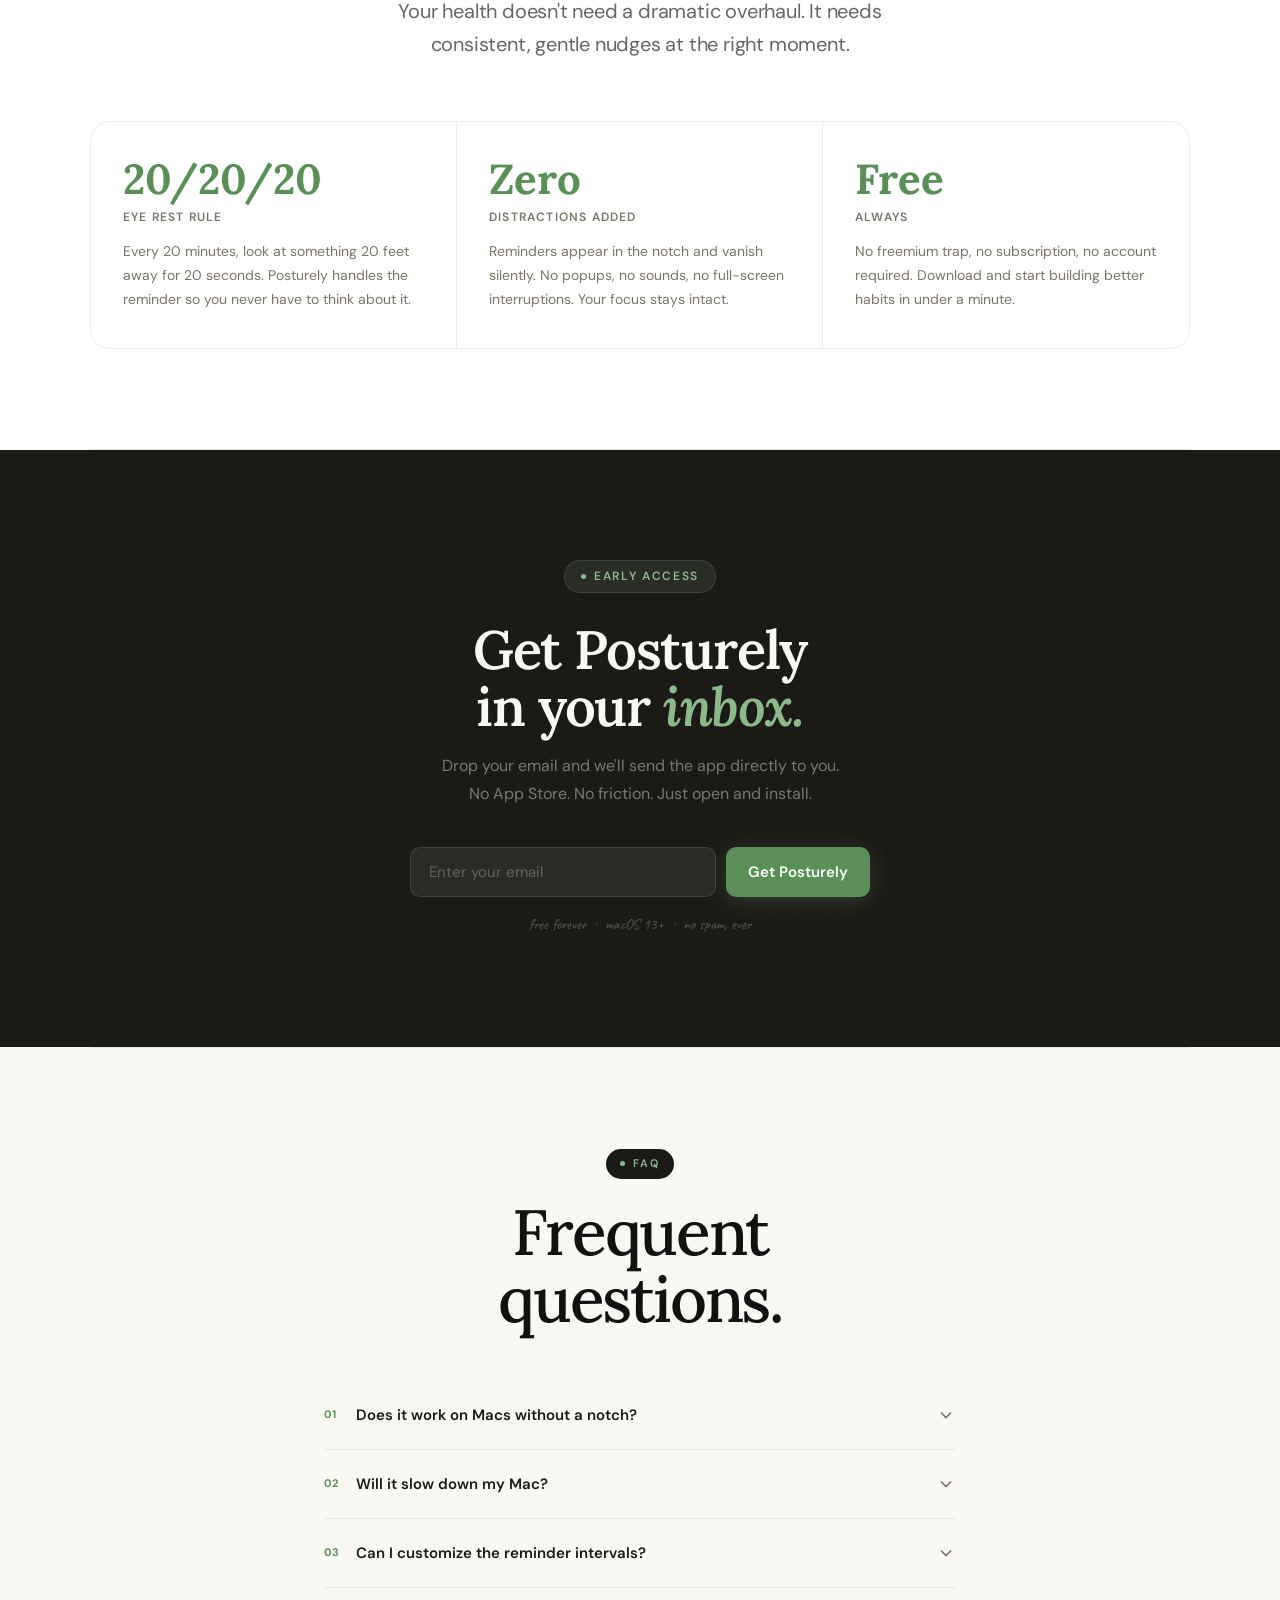
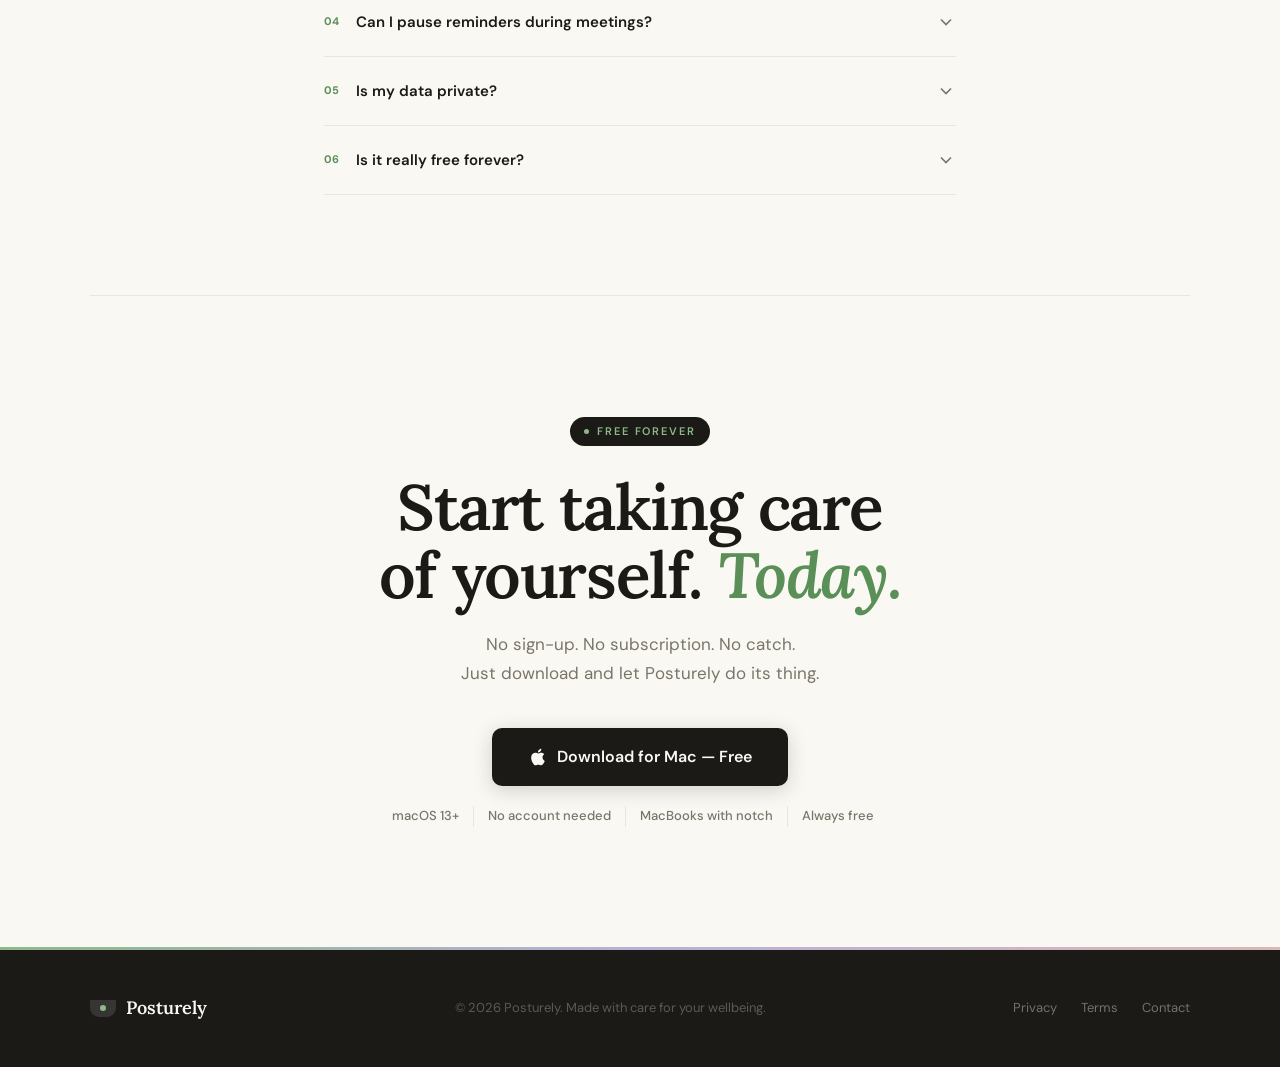
==== commit 8e68ee46: "final" ====
--- a/index.html
+++ b/index.html
@@ -556,10 +556,22 @@
       <div class="footer-links">
         <a href="#">Privacy</a>
         <a href="#">Terms</a>
-        <a href="#">Contact</a>
+        <a href="mailto:reyyansayyed2@gmail.com">Contact</a>
       </div>
     </div>
   </footer>
+
+  <!-- FLOATING COFFEE WIDGET -->
+  <a href="https://buymeacoffee.com/reyyans" target="_blank" class="floating-coffee" aria-label="Buy me a coffee">
+    <svg viewBox="0 0 24 24" fill="none" stroke="currentColor" stroke-width="2" stroke-linecap="round">
+      <path d="M18 8h1a4 4 0 0 1 0 8h-1" />
+      <path d="M2 8h16v9a4 4 0 0 1-4 4H6a4 4 0 0 1-4-4V8z" />
+      <line x1="6" y1="1" x2="6" y2="4" />
+      <line x1="10" y1="1" x2="10" y2="4" />
+      <line x1="14" y1="1" x2="14" y2="4" />
+    </svg>
+    <span>Buy me a coffee</span>
+  </a>
 
   <script src="assets/js/script.js" defer></script>
 </body>
--- a/assets/css/styles.css
+++ b/assets/css/styles.css
@@ -1794,3 +1794,40 @@
       }
     }
 
+    /* FLOATING COFFEE WIDGET */
+    .floating-coffee {
+      position: fixed;
+      bottom: 24px;
+      right: 24px;
+      background: var(--text);
+      color: var(--bg);
+      padding: 12px 20px;
+      border-radius: 100px;
+      display: flex;
+      align-items: center;
+      gap: 10px;
+      font-weight: 600;
+      font-size: 14px;
+      text-decoration: none;
+      box-shadow: var(--shadow-md);
+      z-index: 1000;
+      transition: transform 0.3s cubic-bezier(0.2, 0.8, 0.2, 1), box-shadow 0.3s cubic-bezier(0.2, 0.8, 0.2, 1);
+    }
+    .floating-coffee:hover {
+      transform: translateY(-4px);
+      box-shadow: var(--shadow-lg);
+    }
+    .floating-coffee svg {
+      width: 18px;
+      height: 18px;
+    }
+    @media (max-width: 768px) {
+      .floating-coffee {
+        bottom: 20px;
+        right: 20px;
+        padding: 14px;
+      }
+      .floating-coffee span {
+        display: none;
+      }
+    }
